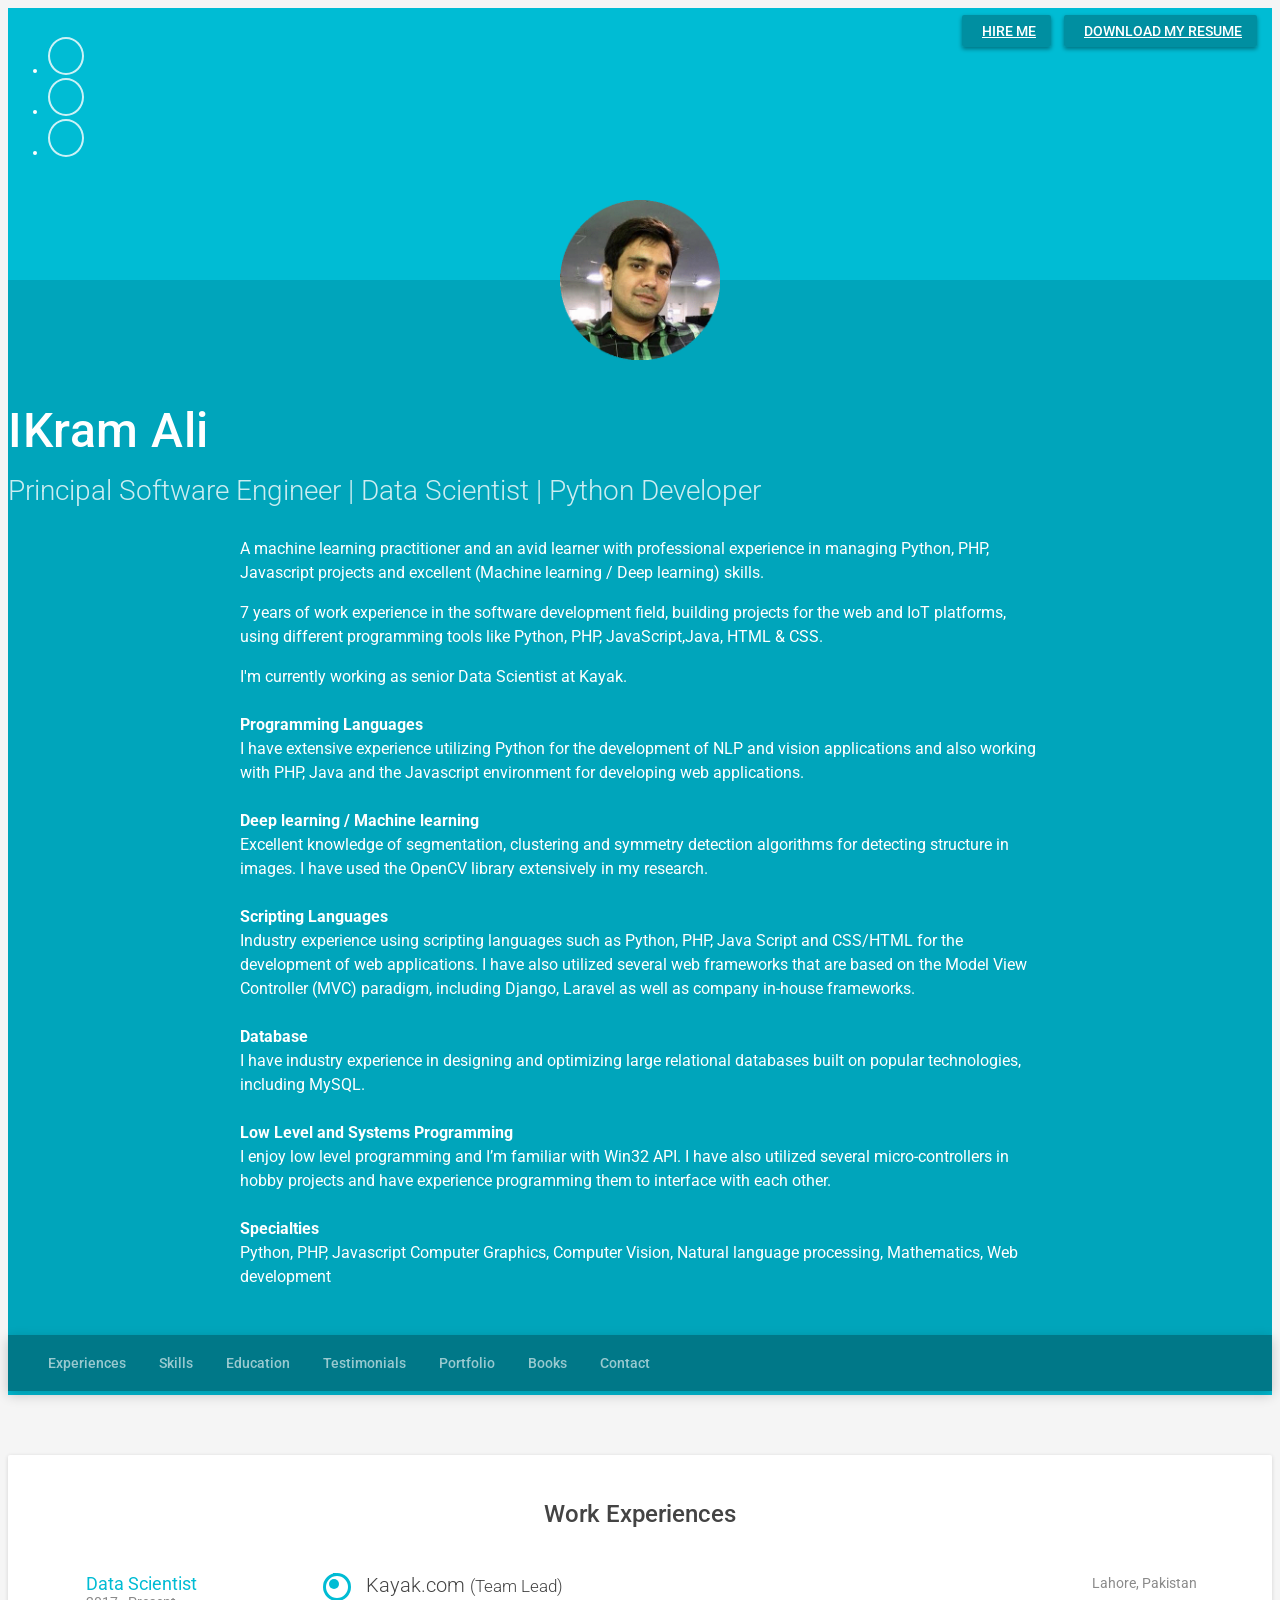
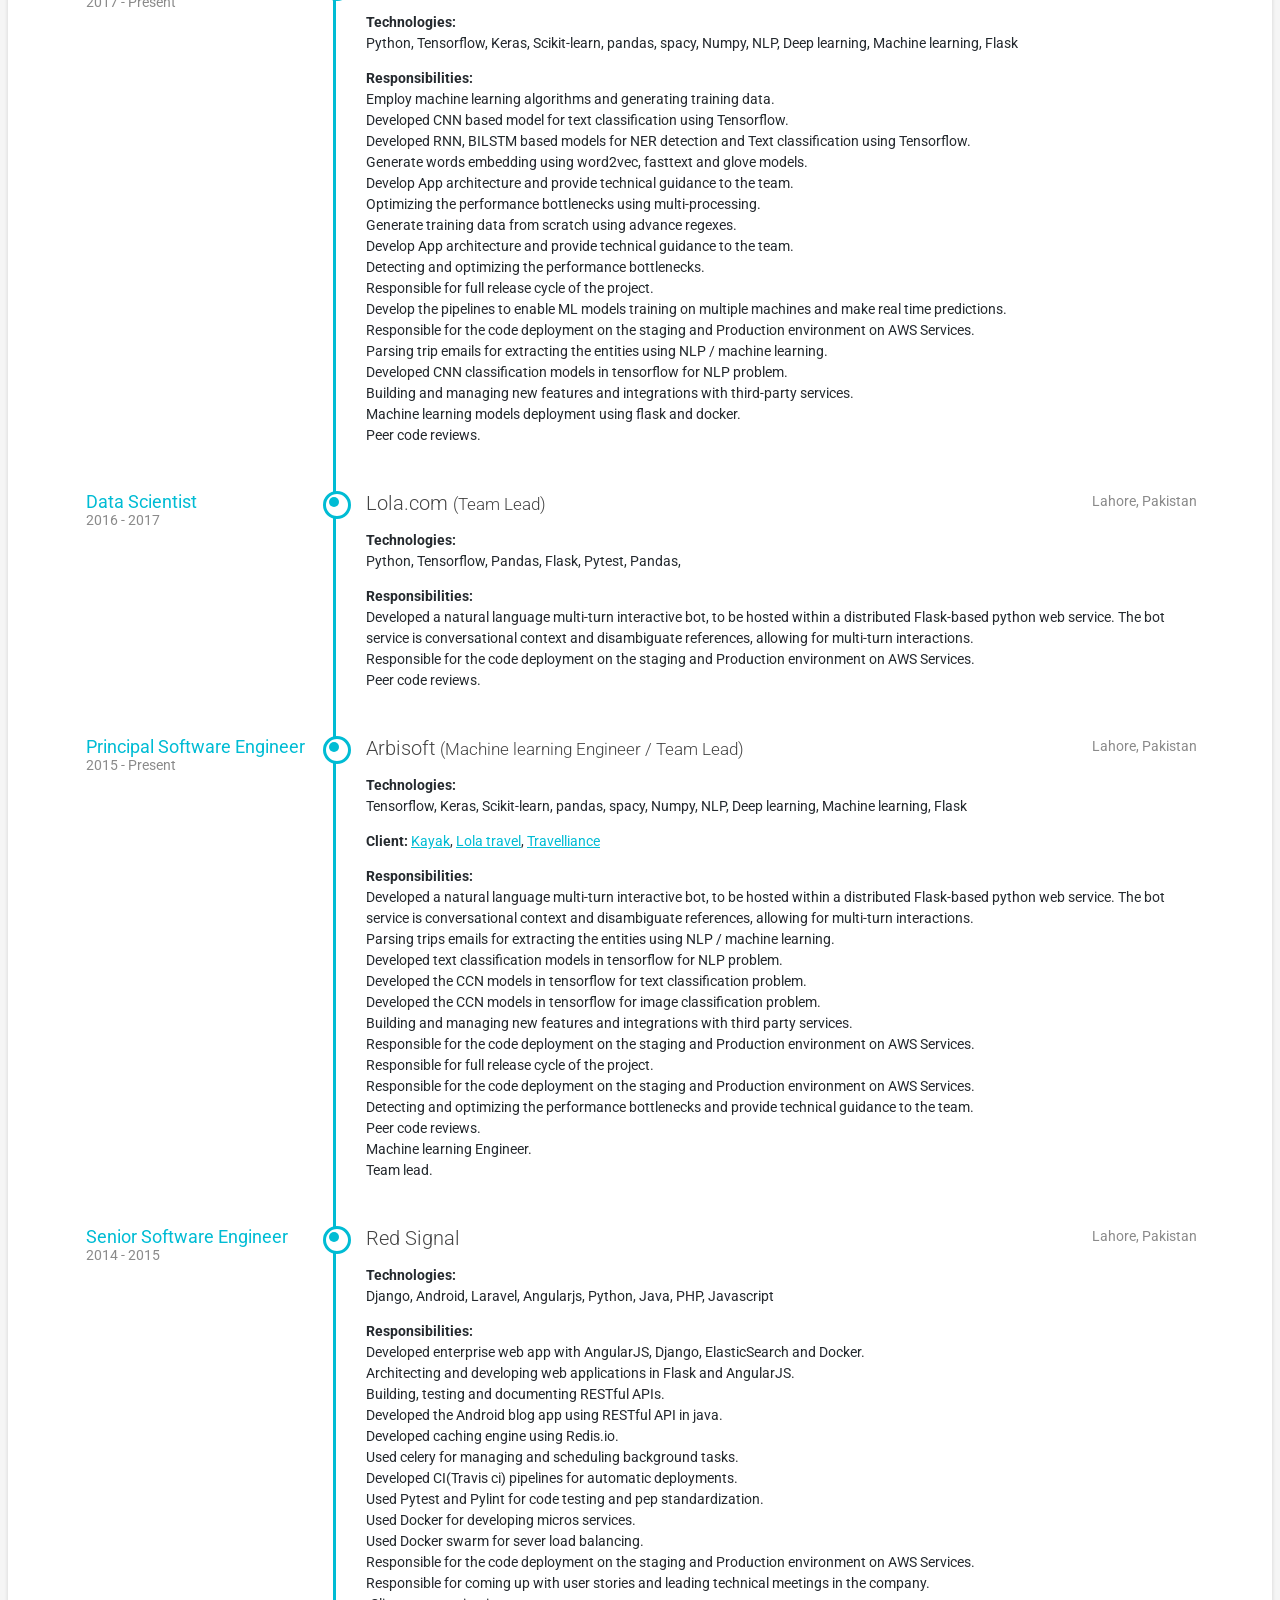
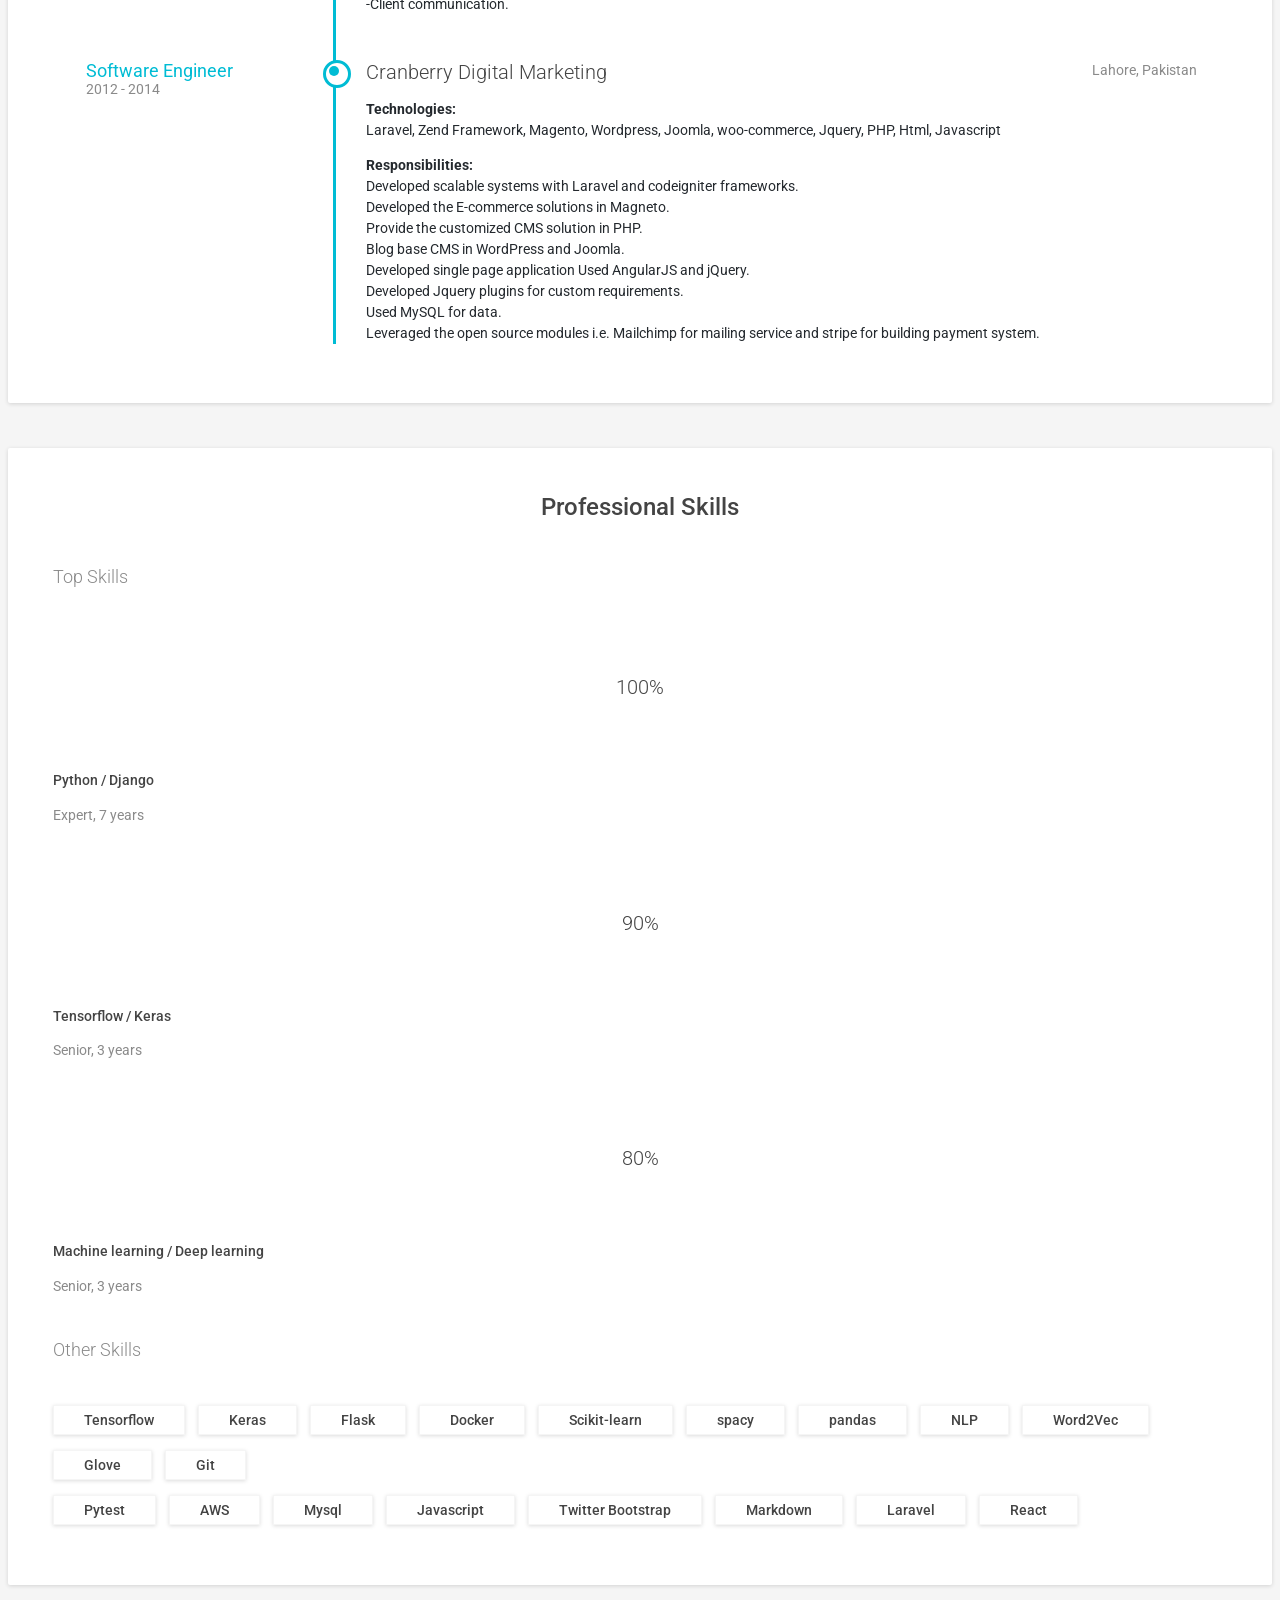
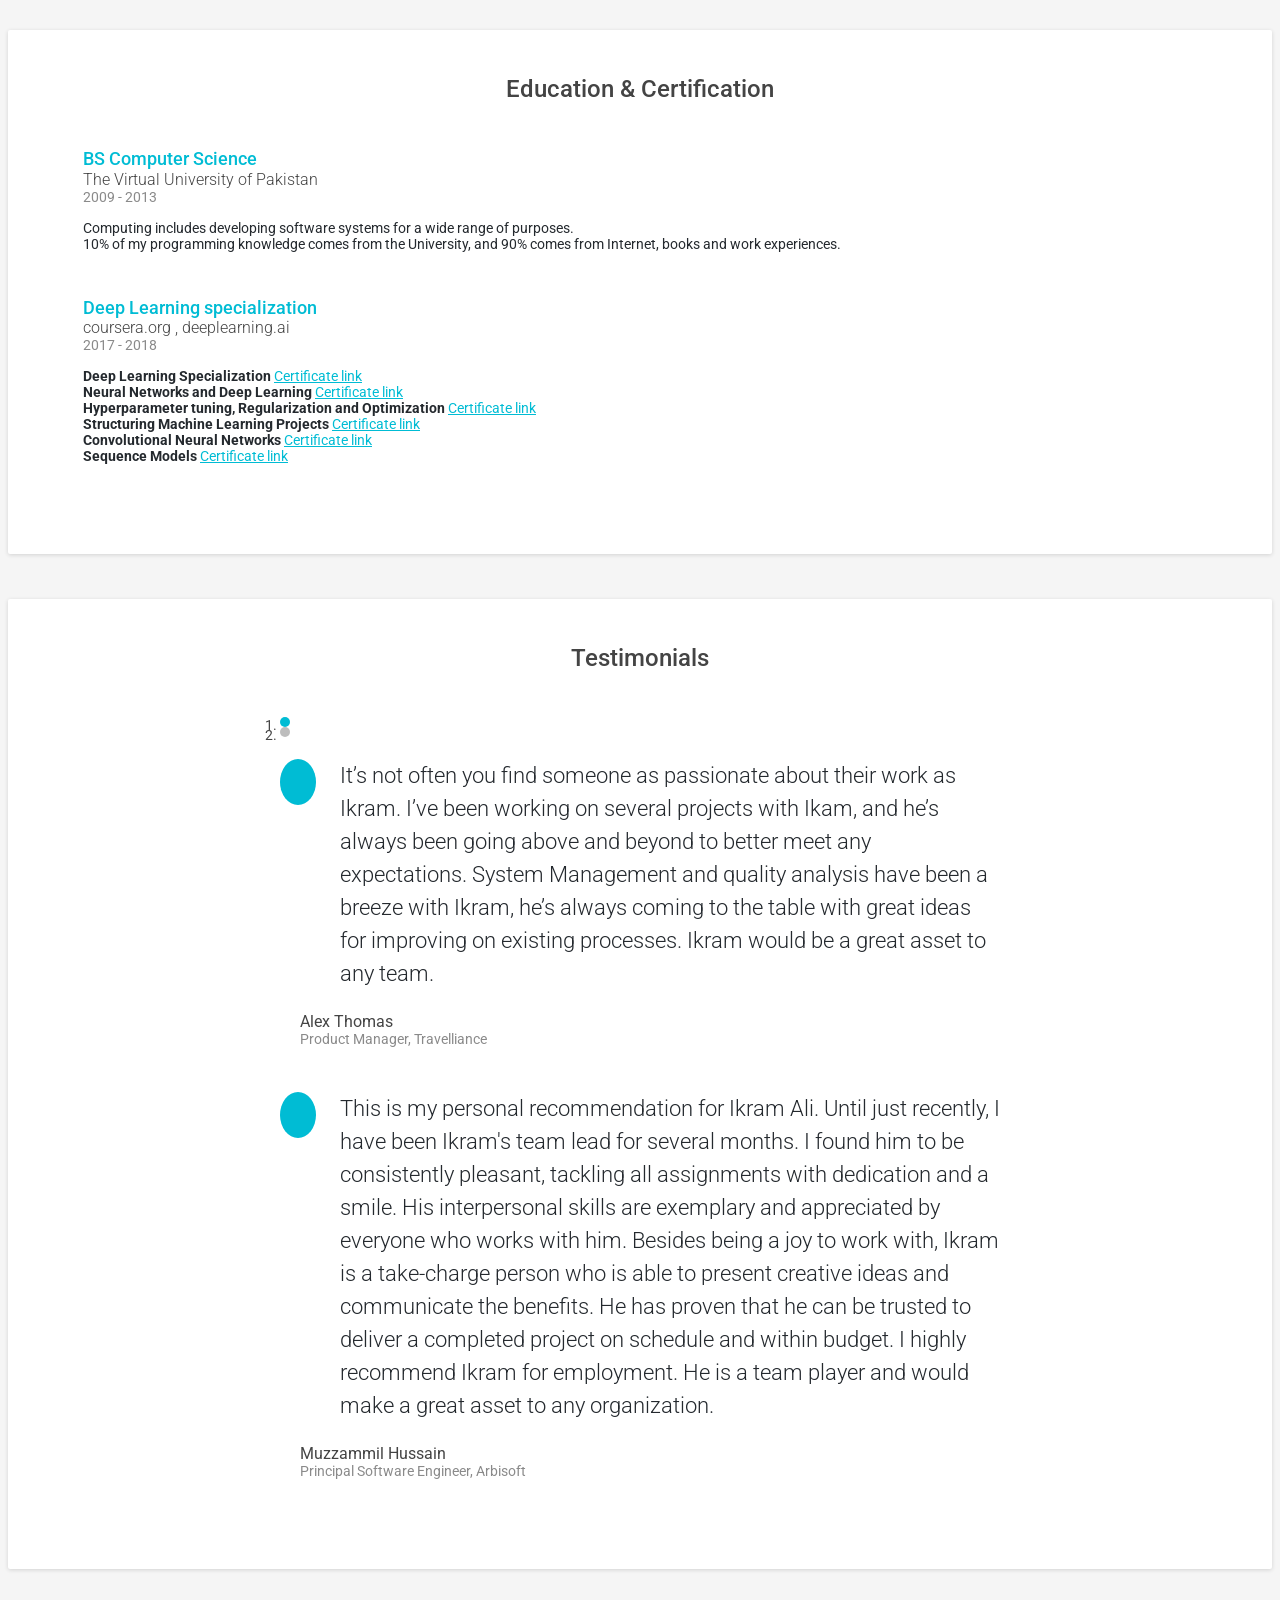
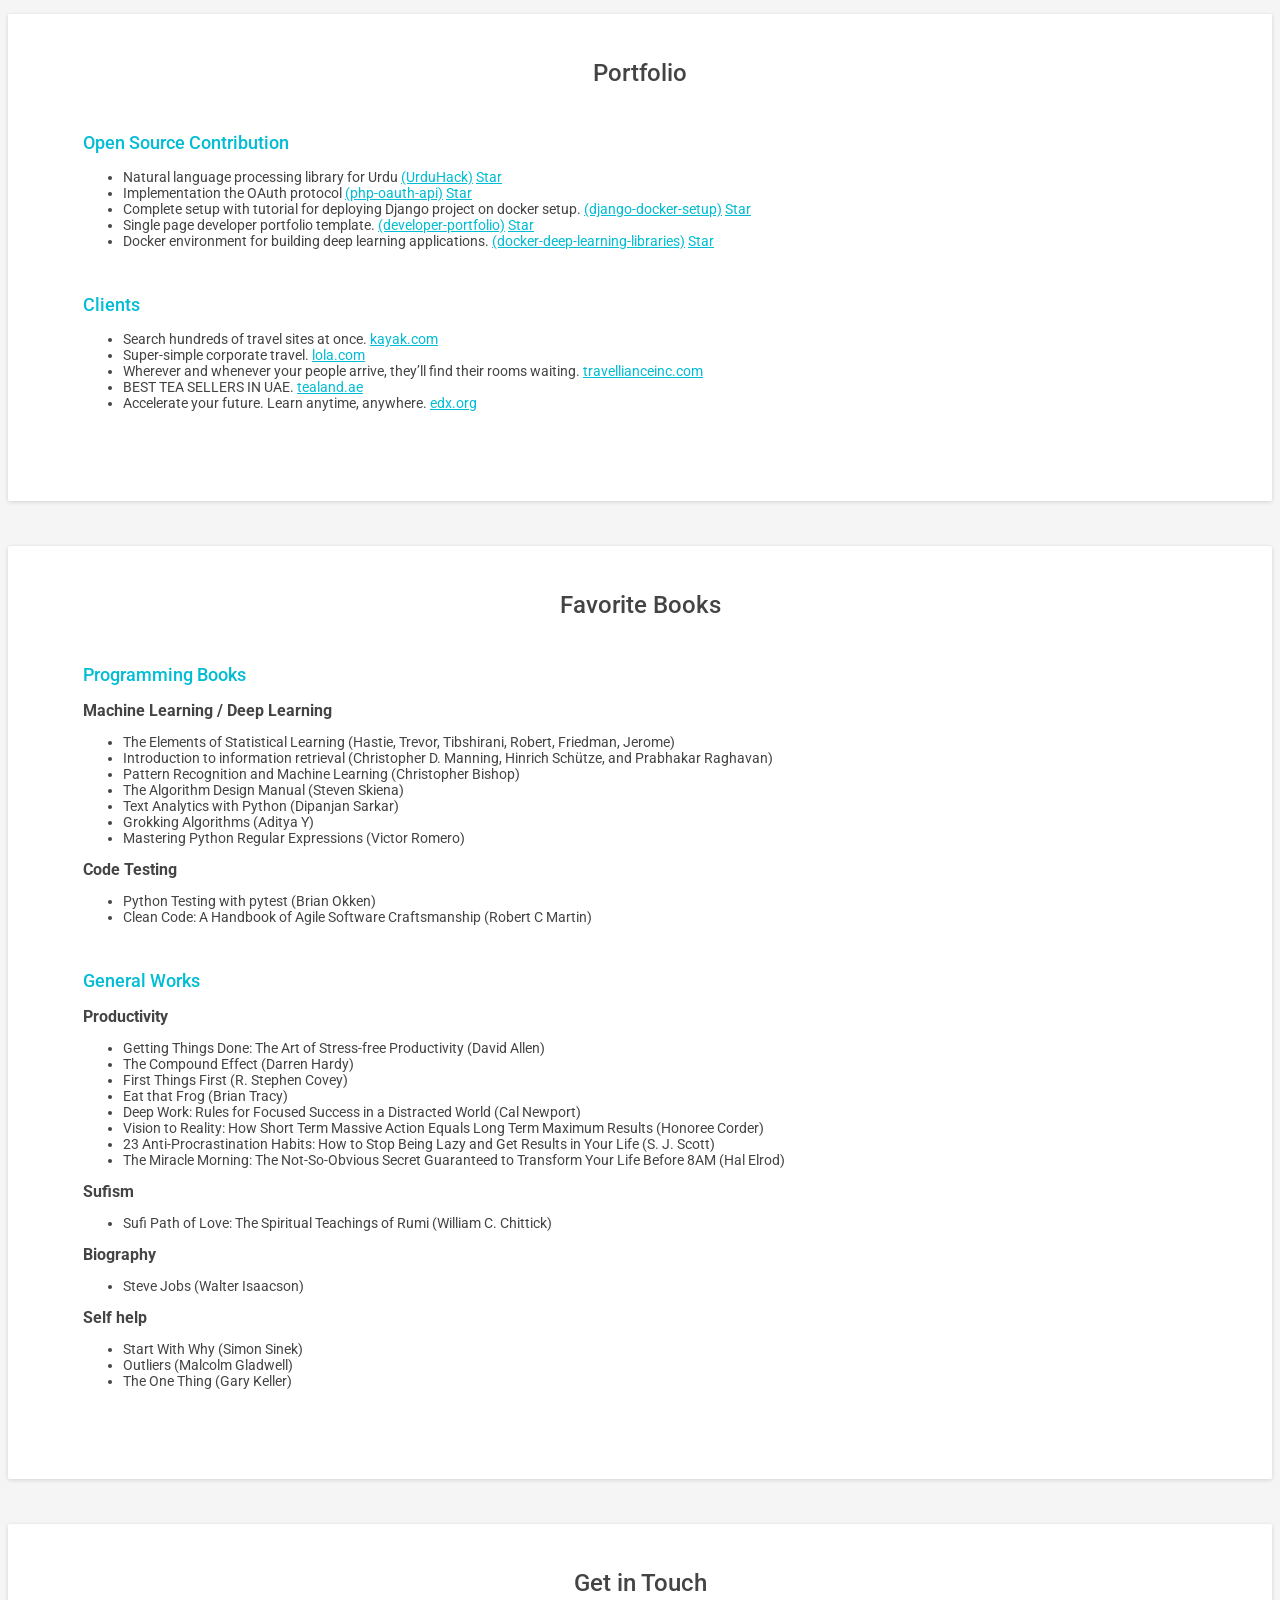
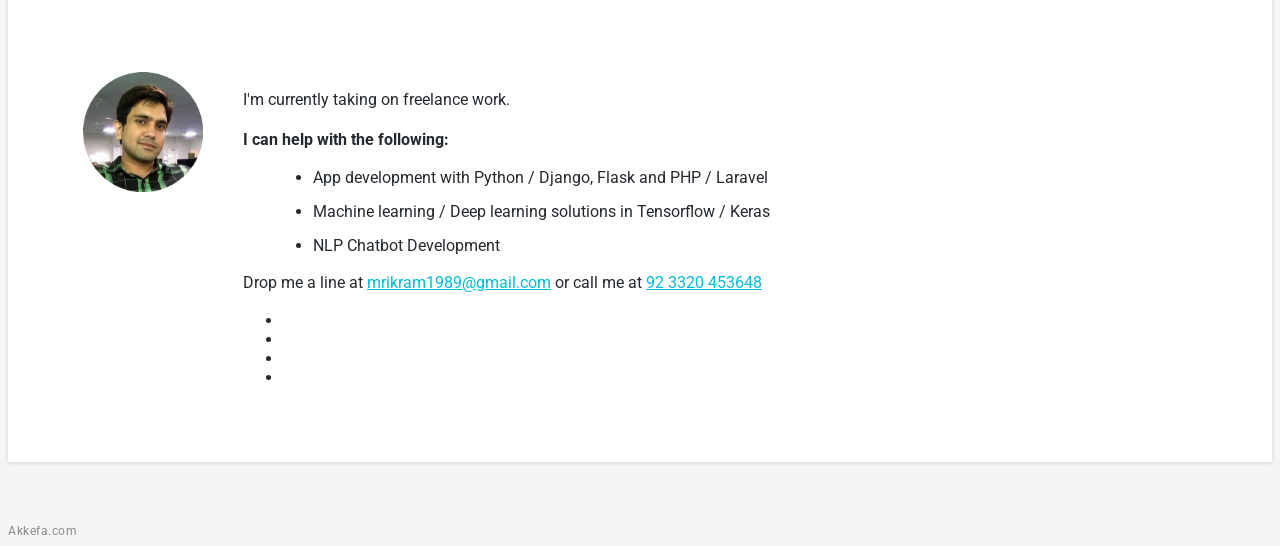
==== index.html @ 47aa9938 "Add portfolio site files" ====
<!DOCTYPE html>
<html lang="en">
<head>
    <!-- Meta -->
    <meta charset="utf-8">
    <meta http-equiv="X-UA-Compatible" content="IE=edge">
    <meta name="viewport" content="width=device-width, initial-scale=1.0">

    <title>Ikram Ali | Software Engineer | Machine learning | Data scientist </title>
    <meta name="description"
          content="Ikram Ali, Python/Django Backend Developer, Machine learning Engineer, Data scientist, Tensorflow Engineer"/>
    <meta name="keywords"
          content="Ikram Ali,, Software Engineer, Web Developer, Data scientist, Tensorflow ,  Django, Python, Pakistan"/>
    <meta name="author" content="Ikram Ali"/>
    <meta name="topic" content="Python / Django Backend Web Developer">
    <meta name="summary" content="Data scientist ,Python / Django Backend Web Developer">
    <meta name="abstract" content="Python / Django Backend Web Developer">
    <meta name="subject" content="Data scientist, Python / Django Backend Web Developer">
    <meta name="copyright" content="akkefa.com">
    <meta name="language" content="English">
    <meta name="robots" content="index,follow"/>
    <meta name="Classification" content="Business">
    <meta name="author" content="Ikram Ali, mrikram1989@gmail.com">
    <meta name="designer" content="Ikram Ali">
    <meta name="reply-to" content="mrikram1989@gmail.com">
    <meta name="owner" content="Ikram Ali">
    <meta name="url" content="https://www.akkefa.com">
    <meta name="identifier-URL" content="https://www.akkefa.com">
    <meta name="category" content="Portfolio">
    <meta name="coverage" content="Worldwide">
    <meta name="distribution" content="Global">
    <meta name="rating" content="General">
    <meta name="revisit-after" content="7 days">
    <meta name="google-site-verification" content="qUsQwm1PFFg2oFLBosiP181_cRHmD6cJoAhO7_I3AHI"/>

    <!-- Global site tag (gtag.js) - Google Analytics -->
    <script async src="https://www.googletagmanager.com/gtag/js?id=UA-44088367-1"></script>
    <script>
        window.dataLayer = window.dataLayer || [];

        function gtag() {
            dataLayer.push(arguments);
        }

        gtag('js', new Date());

        gtag('config', 'UA-44088367-1');
    </script>


    <a href="https://plus.google.com/+ikramalirao"></a>


    <!-- Open Graph data -->
    <meta property="og:title" content="Ikram Ali Portfolio (Data scientist | Python Developer)"/>
    <meta property="og:image" content="images/ikram-ali.jpeg"/>
    <meta property="og:site_name" content="Ikram Ali Portfolio"/>
    <meta property="og:description" content="The portfolio of the Data scientist | Python Developer Ikram Ali."/>
    <meta property="og:type" content="website"/>
    <meta property="og:url" content="www.akkefa.com"/>

    <!-- Twitter Card data -->
    <meta name="twitter:card" content="summary">
    <meta name="twitter:title" content="Ikram Ali Portfolio (Data scientist | Python Developer)">
    <meta name="twitter:description" content="The portfolio of the Data scientist | Python Developer Ikram Ali.">
    <meta name="twitter:image" content="images/ikram-ali.jpeg"> <!-- image must be at least 120x120px -->
    <meta name="twitter:site" content="@akkefa">
    <meta name="twitter:creator" content="@akkefa">

    <!-- Schema.org markup for Google+ -->
    <meta itemprop="name" content="Ikram Ali Portfolio (Data scientist | Python Developer)"/>
    <meta itemprop="description" content="The portfolio of the Data scientist | Python Developer Ikram Ali."/>
    <meta itemprop="image" content="images/ikram-ali.jpeg"/>


    <link href='https://fonts.googleapis.com/css?family=Roboto:400,500,400italic,300italic,300,500italic,700,700italic,900,900italic'
          rel='stylesheet' type='text/css'>
    <!-- Global CSS -->
    <link rel="stylesheet" href="css/bootstrap.min.css">
    <!-- Plugins CSS -->
    <link rel="stylesheet" href="css/font-awesome.css">

    <!-- Theme CSS -->
    <link id="theme-style" rel="stylesheet" href="css/styles.css">
    <!-- HTML5 shim and Respond.js for IE8 support of HTML5 elements and media queries -->
    <!--[if lt IE 9]>
    <script src="https://oss.maxcdn.com/html5shiv/3.7.2/html5shiv.min.js"></script>
    <script src="https://oss.maxcdn.com/respond/1.4.2/respond.min.js"></script>
    <![endif]-->


</head>

<body>

<header class="header">
    <div class="top-bar container-fluid">
        <div class="actions">
            <a class="btn d-none d-md-inline-block" href="mailto:mrikram1989@gmail.com"><i class="fa fa-paper-plane"
                                                                                           aria-hidden="true"></i> Hire
                Me</a>
            <a class="btn"
               href="https://drive.google.com/file/d/1HonbnlQbzj6jiHbJ5yKMaASdBSTKhRJS/view?usp=sharing"><i
                    class="fa fa-download" aria-hidden="true"></i> Download My Resume</a>
        </div><!--//actions-->
        <ul class="social list-inline">
            <li class="list-inline-item"><a href="https://www.linkedin.com/in/akkefa/"><i class="fa fa-linkedin"
                                                                                          aria-hidden="true"></i></a>
            </li>
            <li class="list-inline-item"><a href="https://twitter.com/akkefa"><i class="fa fa-twitter"
                                                                                 aria-hidden="true"></i></a></li>
            <li class="list-inline-item"><a href="https://github.com/akkefa"><i class="fa fa-github-alt"
                                                                                aria-hidden="true"></i></a></li>
        </ul><!--//social-->
    </div><!--//top-bar-->

    <div class="intro">
        <div class="container text-center">
            <img class="profile-image" src="images/profile-image.png" alt="">
            <h1 class="name">IKram Ali</h1>
            <div class="title">Principal Software Engineer | Data Scientist | Python Developer</div>
            <div class="profile">
                <p>
                    A machine learning practitioner and an avid learner with professional experience
                    in managing Python, PHP, Javascript projects and excellent (Machine learning /
                    Deep learning) skills.
                <p/>
                <p>
                    7 years of work experience in the software development field, building projects for the
                    web and IoT platforms, using different programming tools like Python, PHP, JavaScript,Java, HTML &
                    CSS.
                </p>
                <p>
                    I'm currently working as senior Data Scientist at Kayak.
                    <br>
                    <br><b>Programming Languages</b><br> I have extensive experience utilizing Python for the
                    development of
                    NLP and vision applications and also working with PHP, Java and the Javascript environment for
                    developing web applications.

                    <br><br><b>Deep learning / Machine learning</b><br> Excellent knowledge of segmentation, clustering
                    and
                    symmetry detection algorithms for
                    detecting structure in images. I have used the OpenCV library extensively in my research.

                    <br><br><b>Scripting Languages</b><br> Industry experience using scripting languages such as Python,
                    PHP, Java Script and CSS/HTML for the development of web applications. I have also utilized several
                    web frameworks that are based on the Model View Controller (MVC) paradigm, including Django, Laravel
                    as well as company in-house frameworks.

                    <br><br><b>Database</b><br> I have industry experience in designing and optimizing large relational
                    databases
                    built
                    on popular technologies, including MySQL.

                    <br><br><b>Low Level and Systems Programming</b> <br>I enjoy low level programming and I’m familiar
                    with Win32
                    API.
                    I have also utilized several micro-controllers in hobby projects and have experience programming
                    them to interface with each other.

                    <br><br><b>Specialties</b><br> Python, PHP, Javascript Computer Graphics, Computer Vision, Natural
                    language
                    processing, Mathematics, Web development
                </p>
            </div><!--//profile-->
        </div><!--//container-->
    </div><!--//intro-->

    <div class="page-nav-space-holder d-none d-md-block">
        <div id="page-nav-wrapper" class="page-nav-wrapper text-center">
            <div class="container">
                <ul id="page-nav" class="nav page-nav list-inline">
                    <li class="nav-item"><a class="scrollto nav-link" href="#experiences-section">Experiences</a></li>
                    <li class="nav-item"><a class="scrollto nav-link" href="#skills-section">Skills</a></li>
                    <li class="nav-item"><a class="scrollto nav-link" href="#education-section">Education</a></li>
                    <li class="nav-item"><a class="scrollto nav-link" href="#testimonials-section">Testimonials</a></li>
                    <li class="nav-item"><a class="scrollto nav-link" href="#portfolio-section">Portfolio</a></li>
                    <li class="nav-item"><a class="scrollto nav-link" href="#books-section">Books</a></li>
                    <li class="nav-item"><a class="scrollto nav-link" href="#contact-section">Contact</a></li>
                </ul><!--//page-nav-->
            </div>
        </div><!--//page-nav-wrapper-->
    </div>

</header><!--//header-->

<div class="wrapper container">


    <section id="experiences-section" class="experiences-section section">
        <h2 class="section-title">Work Experiences</h2>
        <div class="timeline">

            <!--Kayak-->
            <div class="item">
                <div class="work-place">
                    <h3 class="place">Kayak.com
                        <small>(Team Lead)</small>
                    </h3>
                    <div class="location"><i class="fa fa-map-marker" aria-hidden="true"></i>Lahore, Pakistan</div>
                </div>
                <div class="job-meta">
                    <div class="title">Data Scientist</div>
                    <div class="time">2017 - Present</div>
                </div><!--//job-meta-->
                <div class="job-desc">
                    <p><b>Technologies:</b><br/>
                        Python, Tensorflow, Keras, Scikit-learn, pandas, spacy, Numpy, NLP, Deep learning, Machine
                        learning,
                        Flask</p>
                    <p>
                        <b>Responsibilities:</b><br/>
                        Employ machine learning algorithms and generating training data.<br>
                        Developed CNN based model for text classification using Tensorflow.<br>
                        Developed RNN, BILSTM based models for NER detection and Text
                        classification using Tensorflow.<br>
                        Generate words embedding using word2vec, fasttext and glove models.<br>
                        Develop App architecture and provide technical guidance to the team.<br>
                        Optimizing the performance bottlenecks using multi-processing.<br>
                        Generate training data from scratch using advance regexes.<br>
                        Develop App architecture and provide technical guidance to the team.<br>
                        Detecting and optimizing the performance bottlenecks.<br>
                        Responsible for full release cycle of the project.<br>
                        Develop the pipelines to enable ML models training on multiple machines and make real time
                        predictions.<br>
                        Responsible for the code deployment on the staging and Production environment on AWS
                        Services.<br>
                        Parsing trip emails for extracting the entities using NLP / machine learning.<br>
                        Developed CNN classification models in tensorflow for NLP problem.<br>
                        Building and managing new features and integrations with third-party services.<br>
                        Machine learning models deployment using flask and docker.<br>
                        Peer code reviews.<br>

                    </p>
                </div><!--//job-desc-->
            </div><!--//Kayak-->

            <!--Lola -->
            <div class="item">
                <div class="work-place">
                    <h3 class="place">Lola.com
                        <small>(Team Lead)</small>
                    </h3>
                    <div class="location"><i class="fa fa-map-marker" aria-hidden="true"></i>Lahore, Pakistan</div>
                </div>
                <div class="job-meta">
                    <div class="title">Data Scientist</div>
                    <div class="time">2016 - 2017</div>
                </div><!--//job-meta-->
                <div class="job-desc">
                    <p><b>Technologies:</b><br/>
                        Python, Tensorflow, Pandas, Flask, Pytest, Pandas,</p>

                    <p>
                        <b>Responsibilities:</b><br/>
                        Developed a natural language multi-turn interactive bot, to be hosted within a distributed
                        Flask-based python web service.
                        The bot service is conversational context and disambiguate references, allowing for multi-turn
                        interactions.<br>
                        Responsible for the code deployment on the staging and Production environment on AWS
                        Services.<br>
                        Peer code reviews.<br>

                    </p>
                </div><!--//job-desc-->
            </div><!--//lola-->

            <div class="item">
                <div class="work-place">
                    <h3 class="place">Arbisoft
                        <small>(Machine learning Engineer / Team Lead)</small>
                    </h3>
                    <div class="location"><i class="fa fa-map-marker" aria-hidden="true"></i>Lahore, Pakistan</div>
                </div>
                <div class="job-meta">
                    <div class="title">Principal Software Engineer</div>
                    <div class="time">2015 - Present</div>
                </div><!--//job-meta-->
                <div class="job-desc">
                    <p><b>Technologies:</b><br/>
                        Tensorflow, Keras, Scikit-learn, pandas, spacy, Numpy, NLP, Deep learning, Machine learning,
                        Flask</p>
                    <p><b>Client:</b> <a target="_blank" href="https://www.kayak.com">Kayak</a>,
                        <a target="_blank" href="https://www.lola.com">Lola travel</a>,
                        <a target="_blank" href="https://travellianceinc.com/">Travelliance</a>
                    </p>

                    <p>
                        <b>Responsibilities:</b><br/>
                        Developed a natural language multi-turn interactive bot, to be hosted within a distributed
                        Flask-based python web service. The bot service is conversational context and disambiguate
                        references, allowing for multi-turn interactions.<br>

                        Parsing trips emails for extracting the entities using NLP / machine learning.
                        <br>

                        Developed text classification models in tensorflow for NLP problem.<br>
                        Developed the CCN models in tensorflow for text classification problem.<br>
                        Developed the CCN models in tensorflow for image classification problem.<br>

                        Building and managing new features and integrations with third party services.<br>
                        Responsible for the code deployment on the staging and Production environment on AWS
                        Services.<br>

                        Responsible for full release cycle of the project.<br>

                        Responsible for the code deployment on the staging and Production environment on AWS
                        Services.<br>

                        Detecting and optimizing the performance bottlenecks and provide technical guidance to the team.
                        <br>

                        Peer code reviews.<br>

                        Machine learning Engineer.<br>

                        Team lead.<br>


                    </p>
                </div><!--//job-desc-->
            </div><!--//item-->

            <div class="item">
                <div class="work-place">
                    <h3 class="place">Red Signal</h3>
                    <div class="location"><i class="fa fa-map-marker" aria-hidden="true"></i>Lahore, Pakistan</div>
                </div>
                <div class="job-meta">
                    <div class="title">Senior Software Engineer</div>
                    <div class="time">2014 - 2015</div>
                </div><!--//job-meta-->
                <div class="job-desc">
                    <p><b>Technologies:</b><br/>
                        Django, Android, Laravel, Angularjs, Python, Java, PHP, Javascript</p>
                    <p>
                        <b>Responsibilities:</b><br/>
                        Developed enterprise web app with AngularJS, Django, ElasticSearch and Docker.<br>
                        Architecting and developing web applications in Flask and AngularJS.<br>
                        Building, testing and documenting RESTful APIs.<br>
                        Developed the Android blog app using RESTful API in java.<br>
                        Developed caching engine using Redis.io.<br>
                        Used celery for managing and scheduling background tasks.<br>
                        Developed CI(Travis ci) pipelines for automatic deployments.<br>
                        Used Pytest and Pylint for code testing and pep standardization.<br>
                        Used Docker for developing micros services.<br>
                        Used Docker swarm for sever load balancing.<br>
                        Responsible for the code deployment on the staging and Production
                        environment on AWS Services.<br>
                        Responsible for coming up with user stories and leading technical meetings in
                        the company.<br>
                        -Client communication.
                    </p>
                </div><!--//job-desc-->
            </div><!--//item-->

            <div class="item">
                <div class="work-place">
                    <h3 class="place">Cranberry Digital Marketing</h3>
                    <div class="location"><i class="fa fa-map-marker" aria-hidden="true"></i>Lahore, Pakistan</div>
                </div>
                <div class="job-meta">
                    <div class="title">Software Engineer</div>
                    <div class="time">2012 - 2014</div>
                </div><!--//job-meta-->
                <div class="job-desc">
                    <p><b>Technologies:</b><br/>
                        Laravel, Zend Framework, Magento, Wordpress, Joomla, woo-commerce, Jquery, PHP, Html,
                        Javascript</p>
                    <p>
                        <b>Responsibilities:</b><br/>
                        Developed scalable systems with Laravel and codeigniter frameworks.<br>
                        Developed the E-commerce solutions in Magneto.<br>
                        Provide the customized CMS solution in PHP.<br>
                        Blog base CMS in WordPress and Joomla.<br>
                        Developed single page application Used AngularJS and jQuery.<br>
                        Developed Jquery plugins for custom requirements.<br>
                        Used MySQL for data.<br>
                        Leveraged the open source modules i.e. Mailchimp for mailing service and
                        stripe for building payment system.

                    </p>
                </div><!--//job-desc-->
            </div><!--//item-->

        </div><!--//timeline-->

    </section><!--//section-->

    <section id="skills-section" class="skills-section section text-center">
        <h2 class="section-title">Professional Skills</h2>
        <div class="top-skills">
            <h3 class="subtitle">Top Skills</h3>
            <div class="row">
                <div class="item col-12 col-md-4">
                    <div class="item-inner">
                        <div class="chart-easy-pie text-center">
                            <div class="chart-theme-1 chart" data-percent="98"><span>100</span>%</div>
                        </div>
                        <h4 class="skill-name">Python / Django</h4>
                        <div class="level">Expert, 7 years</div>
                        <div class="desc">

                        </div>
                    </div><!--//item-inner-->
                </div><!--//item-->
                <div class="item col-12 col-md-4">
                    <div class="item-inner">
                        <div class="chart-easy-pie text-center">
                            <div class="chart-theme-1 chart" data-percent="90"><span>90</span>%</div>
                        </div>
                        <h4 class="skill-name">Tensorflow / Keras</h4>
                        <div class="level">Senior, 3 years</div>
                        <div class="desc">
                        </div>
                    </div><!--//item-inner-->
                </div><!--//item-->
                <div class="item col-12 col-md-4">
                    <div class="item-inner">
                        <div class="chart-easy-pie text-center">
                            <div class="chart-theme-1 chart" data-percent="80"><span>80</span>%</div>
                        </div>
                        <h4 class="skill-name">Machine learning / Deep learning</h4>
                        <div class="level">Senior, 3 years</div>
                        <div class="desc">

                        </div>
                    </div><!--//item-inner-->
                </div><!--//item-->
            </div><!--//row-->
        </div><!--//top-skills-->

        <div class="other-skills">
            <h3 class="subtitle">Other Skills</h3>
            <div class="misc-skills">
                <span class="skill-tag">Tensorflow</span>
                <span class="skill-tag">Keras</span>
                <span class="skill-tag">Flask</span>
                <span class="skill-tag">Docker</span>
                <span class="skill-tag">Scikit-learn</span>
                <span class="skill-tag">spacy</span>
                <span class="skill-tag">pandas</span>
                <span class="skill-tag">NLP</span>
                <span class="skill-tag">Word2Vec</span>
                <span class="skill-tag">Glove</span>
                <span class="skill-tag">Git</span>
                <br>
                <span class="skill-tag">Pytest</span>
                <span class="skill-tag">AWS</span>
                <span class="skill-tag">Mysql</span>
                <span class="skill-tag">Javascript</span>
                <span class="skill-tag">Twitter Bootstrap</span>
                <span class="skill-tag">Markdown</span>
                <span class="skill-tag">Laravel</span>
                <span class="skill-tag">React</span>
            </div>
        </div><!--//other-skills-->

    </section><!--//skills-section-->

    <!--- Education Section --->

    <section id="education-section" class="education-section section">
        <h2 class="section-title">Education & Certification</h2>
        <div class="row">

            <!--item-->
            <div class="item col-12 col-md-6">

                <div class="item-inner">
                    <div class="title">BS Computer Science</div>
                    <div class="sub-title">
                        The Virtual University of Pakistan
                    </div>
                    <div class="time">2009 - 2013</div>
                    <div class="desc">
                        Computing includes developing software systems for a wide range of purposes.<br>

                        10% of my programming knowledge comes from the University, and 90% comes from Internet, books
                        and work experiences.
                    </div>
                </div>

            </div><!--//item-->


            <!--item-->
            <div class="item col-12 col-md-6">

                <div class="item-inner">
                    <div class="title">Deep Learning specialization</div>
                    <div class="sub-title">
                        coursera.org , deeplearning.ai
                    </div><!--//education-body-->
                    <div class="time">2017 - 2018</div>
                    <div class="desc">
                        <b>Deep Learning Specialization</b> <a target="_blank"
                                                               href="https://www.coursera.org/account/accomplishments/specialization/7TRBVG7U5M3A">
                        Certificate link
                    </a>
                        <br/>
                        <b>Neural Networks and Deep Learning</b> <a target="_blank"
                                                                    href="https://www.coursera.org/account/accomplishments/verify/RBTEP9TQYSP7">
                        Certificate link
                    </a>
                        <br/>
                        <b>Hyperparameter tuning, Regularization and Optimization</b> <a target="_blank"
                                                                                         href="https://www.coursera.org/account/accomplishments/verify/J489QXFNWCGY">
                        Certificate link
                    </a>
                        <br/>
                        <b>Structuring Machine Learning Projects</b> <a target="_blank"
                                                                        href="https://www.coursera.org/account/accomplishments/verify/2P9S899DLCTD">
                        Certificate link
                    </a>
                        <br/>
                        <b>Convolutional Neural Networks</b> <a target="_blank"
                                                                href="https://www.coursera.org/account/accomplishments/verify/8SPU878F5G7S">
                        Certificate link
                    </a>
                        <br/>

                        <b>Sequence Models</b> <a target="_blank"
                                                  href="https://www.coursera.org/account/accomplishments/verify/D7HJW3VLCVJ6">
                        Certificate link
                    </a>
                        <br/>

                    </div>
                </div>

            </div><!--//item-->

        </div><!--//row-->
    </section><!--//section-->
    <!---End Education Section --->


    <section id="testimonials-section" class="testimonials-section section">
        <h2 class="section-title">Testimonials</h2>

        <div id="testimonials-carousel" class="testimonials-carousel carousel slide" data-interval="8000">

            <!-- Indicators -->
            <ol class="carousel-indicators">
                <li data-target="#testimonials-carousel" data-slide-to="0" class="active"></li>
                <li data-target="#testimonials-carousel" data-slide-to="1"></li>
            </ol>

            <!-- Wrapper for slides -->
            <div class="carousel-inner">
                <div class="item carousel-item active">
                    <blockquote class="quote">
                        <i class="fa fa-quote-left"></i>
                        <p>It’s not often you find someone as passionate about their work as Ikram. I’ve been working on
                            several projects with Ikam, and he’s always been going above and beyond to better meet any
                            expectations. System Management and quality analysis have been a breeze with Ikram, he’s
                            always coming to the table with great ideas for improving on existing processes. Ikram would
                            be a great asset to any team.</p>
                    </blockquote>
                    <div class="source">
                        <div class="name">Alex Thomas</div>
                        <div class="position">Product Manager, Travelliance</div>
                    </div><!--//source-->

                </div><!--//item-->
                <div class="item carousel-item">
                    <blockquote class="quote">
                        <p><i class="fa fa-quote-left"></i>
                            This is my personal recommendation for Ikram Ali. Until just recently, I have been Ikram's
                            team lead for several months. I found him to be consistently pleasant, tackling all
                            assignments with dedication and a smile. His interpersonal skills are exemplary and
                            appreciated by everyone who works with him.

                            Besides being a joy to work with, Ikram is a take-charge person who is able to present
                            creative ideas and communicate the benefits. He has proven that he can be trusted to deliver
                            a completed project on schedule and within budget.

                            I highly recommend Ikram for employment. He is a team player and would make a great asset to
                            any organization.</p>

                    </blockquote>
                    <div class="source">
                        <div class="name">Muzzammil Hussain</div>
                        <div class="position">Principal Software Engineer, Arbisoft</div>
                    </div><!--//source-->

                </div><!--//item-->

            </div><!--//carousel-inner-->
        </div><!--//testimonials-carousel-->

    </section><!--//section-->


    <!-- Portfolio Section start here -->

    <section id="portfolio-section" class="book-section section">
        <h2 class="section-title">Portfolio</h2>
        <div class="row">

            <!--item-->
            <div class="item col-12 col-md-6">
                <div class="item-inner">

                    <h3 class="category">Open Source Contribution</h3>
                    <ul>
                        <li>
                            Natural language processing library for Urdu
                            <a href="https://github.com/urduhack" target="_blank">(UrduHack)</a>
                            <a class="github-button" href="https://github.com/urduhack/urduhack"
                               data-show-count="true" aria-label="Star urduhack/urduhack on GitHub">Star</a>
                        </li>
                        <li>
                            Implementation the OAuth protocol
                            <a href="https://github.com/akkefa/php-oauth-api" target="_blank">(php-oauth-api)</a>
                            <a class="github-button" href="https://github.com/akkefa/php-oauth-api"
                               data-show-count="true" aria-label="Star akkefa/php-oauth-api on GitHub">Star</a>
                        </li>
                        <li>
                            Complete setup with tutorial for deploying Django project on docker setup.
                            <a href="https://github.com/akkefa/django-docker-setup" target="_blank">(django-docker-setup)</a>
                            <a class="github-button" href="https://github.com/akkefa/django-docker-setup"
                               data-show-count="true" aria-label="Star akkefa/django-docker-setup on GitHub">Star</a>
                        </li>
                        <li>
                            Single page developer portfolio template.
                            <a href="https://github.com/akkefa/developer-portfolio" target="_blank">(developer-portfolio)</a>
                            <a class="github-button" href="https://github.com/akkefa/developer-portfolio"
                               data-show-count="true" aria-label="Star akkefa/developer-portfolio on GitHub">Star</a>
                        </li>
                        <li>
                            Docker environment for building deep learning applications.
                            <a href="https://github.com/akkefa/docker-deep-learning-libraries" target="_blank">(docker-deep-learning-libraries)</a>
                            <a class="github-button" href="https://github.com/akkefa/docker-deep-learning-libraries"
                               data-show-count="true" aria-label="Star akkefa/docker-deep-learning-libraries on GitHub">Star</a>
                        </li>
                    </ul>
                </div><!--//item-inner-->
            </div><!--//item-->


            <!--item-->
            <div class="item col-12 col-md-6">
                <div class="item-inner">

                    <h3 class="category">Clients</h3>
                    <ul>
                        <li>
                            Search hundreds of travel sites at once.
                            <a href="https://www.kayak.com/" target="_blank">kayak.com</a>
                        </li>
                        <li>
                            Super-simple corporate travel.
                            <a href="https://www.lola.com/" target="_blank">lola.com</a>
                        </li>
                        <li>
                            Wherever and whenever your people arrive, they’ll find their rooms waiting.
                            <a href="https://travellianceinc.com/" target="_blank">travellianceinc.com</a>
                        </li>
                        <li>
                            BEST TEA SELLERS IN UAE.
                            <a href="http://www.tealand.ae/" target="_blank">tealand.ae</a>
                        </li>
                        <li>
                            Accelerate your future. Learn anytime, anywhere.
                            <a href="https://www.edx.org/" target="_blank">edx.org</a>
                        </li>

                    </ul>
                </div><!--//item-inner-->
            </div><!--//item-->

        </div><!--//row-->
    </section><!--//section-->

    <!-- //Portfolio section here -->


    <section id="books-section" class="book-section section">
        <h2 class="section-title">Favorite Books</h2>
        <div class="row">

            <!--item-->
            <div class="item col-12 col-md-6">
                <div class="item-inner">

                    <h3 class="category">Programming Books</h3>
                    <div class="book-category">Machine Learning / Deep Learning</div>
                    <ul>
                        <li>
                            The Elements of Statistical Learning (Hastie, Trevor, Tibshirani, Robert,
                            Friedman, Jerome)
                        </li>
                        <li>
                            Introduction to information retrieval (Christopher D. Manning, Hinrich Schütze, and
                            Prabhakar Raghavan)
                        </li>
                        <li>
                            Pattern Recognition and Machine Learning (Christopher Bishop)
                        </li>
                        <li>
                            The Algorithm Design Manual (Steven Skiena)
                        </li>
                        <li>
                            Text Analytics with Python (Dipanjan Sarkar)
                        </li>
                        <li>
                            Grokking Algorithms (Aditya Y)
                        </li>
                        <li>
                            Mastering Python Regular Expressions (Victor Romero)
                        </li>
                    </ul>
                    <div class="book-category">Code Testing</div>
                    <ul>
                        <li>
                            Python Testing with pytest (Brian Okken)
                        </li>
                        <li>
                            Clean Code: A Handbook of Agile Software Craftsmanship (Robert C Martin)
                        </li>
                    </ul>
                </div><!--//item-inner-->
            </div><!--//item-->


            <!--item-->
            <div class="item col-12 col-md-6">
                <div class="item-inner">

                    <h3 class="category">General Works</h3>
                    <div class="book-category">Productivity</div>
                    <ul>
                        <li>
                            Getting Things Done: The Art of Stress-free Productivity (David Allen)
                        </li>
                        <li>
                            The Compound Effect (Darren Hardy)
                        </li>
                        <li>
                            First Things First (R. Stephen Covey)
                        </li>
                        <li>
                            Eat that Frog (Brian Tracy)
                        </li>
                        <li>
                            Deep Work: Rules for Focused Success in a Distracted World (Cal Newport)
                        </li>
                        <li>
                            Vision to Reality: How Short Term Massive Action Equals Long Term Maximum Results (Honoree
                            Corder)
                        </li>
                        <li>
                            23 Anti-Procrastination Habits: How to Stop Being Lazy and Get Results in Your Life (S. J.
                            Scott)
                        </li>
                        <li>
                            The Miracle Morning: The Not-So-Obvious Secret Guaranteed to Transform Your Life Before 8AM
                            (Hal Elrod)
                        </li>

                    </ul>
                    <div class="book-category">Sufism</div>
                    <ul>
                        <li>
                            Sufi Path of Love: The Spiritual Teachings of Rumi (William C. Chittick)
                        </li>

                    </ul>

                    <div class="book-category">Biography</div>
                    <ul>
                        <li>
                            Steve Jobs (Walter Isaacson)
                        </li>

                    </ul>

                    <div class="book-category">Self help</div>
                    <ul>
                        <li>
                            Start With Why (Simon Sinek)
                        </li>
                        <li>
                            Outliers (Malcolm Gladwell)
                        </li>
                        <li>
                            The One Thing (Gary Keller)
                        </li>
                    </ul>

                </div><!--//item-inner-->
            </div><!--//item-->

        </div><!--//row-->
    </section><!--//section-->

    <!-- Contact us -->
    <section id="contact-section" class="contact-section section">
        <h2 class="section-title">Get in Touch</h2>
        <div class="intro">
            <img class="profile-image" src="images/profile-image.png" alt="">
            <div class="dialog">
                <p>I'm currently taking on freelance work.</p>
                <p><strong>I can help with the following:</strong></p>
                <ul class="list-unstyled service-list">
                    <li><i class="fa fa-check" aria-hidden="true"></i> App development with Python / Django, Flask and
                        PHP / Laravel
                    </li>
                    <li><i class="fa fa-check" aria-hidden="true"></i> Machine learning / Deep learning solutions in
                        Tensorflow / Keras
                    </li>
                    <li><i class="fa fa-check" aria-hidden="true"></i> NLP Chatbot Development</li>
                </ul>
                <p>Drop me a line at <a href="mailto:mrikram1989@gmail.com">mrikram1989@gmail.com</a> or call me at <a
                        href="tel:923320453648">92 3320 453648</a></p>
                <ul class="social list-inline">
                    <li class="list-inline-item"><a href="https://www.linkedin.com/in/akkefa/"><i class="fa fa-linkedin"
                                                                                                  aria-hidden="true"></i></a>
                    </li>
                    <li class="list-inline-item"><a href="https://twitter.com/akkefa"><i class="fa fa-twitter"
                                                                                         aria-hidden="true"></i></a>
                    </li>
                    <li class="list-inline-item"><a href="https://plus.google.com/+ikramalirao"><i
                            class="fa fa-google-plus" aria-hidden="true"></i></a>
                    </li>
                    <li class="list-inline-item"><a href="https://github.com/akkefa"><i class="fa fa-github-alt"
                                                                                        aria-hidden="true"></i></a>
                    </li>
                </ul><!--//social-->
            </div><!--//diaplog-->
        </div><!--//intro-->

    </section><!--//section-->

</div><!--//wrapper-->

<footer class="footer text-center">
    <div class="container">
        <small class="copyright">Akkefa.com</small>
    </div><!--//container-->
</footer>

<!-- Javascript -->
<script type="text/javascript" src="js/jquery-3.2.1.min.js"></script>
<script type="text/javascript" src="js/popper.min.js"></script>
<script type="text/javascript" src="js/bootstrap.min.js"></script>
<script type="text/javascript" src="js/back-to-top.js"></script>
<script type="text/javascript" src="js/jquery.scrollTo.min.js"></script>
<script type="text/javascript" src="js/jquery.easypiechart.min.js"></script>
<script type="text/javascript" src="js/imagesloaded.pkgd.min.js"></script>
<script type="text/javascript" src="js/isotope.pkgd.min.js"></script>
<!-- Place this tag in your head or just before your close body tag. -->
<script async defer src="https://buttons.github.io/buttons.js"></script>

<!-- custom js -->
<script type="text/javascript" src="js/main.js"></script>


</body>
</html>
---- css/styles.css ----
/*
 * Template Name: Sphere - Responsive website template for CV/Resume/Portfolio
 * Version: 2.0
 * Author: Xiaoying Riley at 3rd Wave Media
 * Website: http://themes.3rdwavemedia.com/
 * Twitter: @3rdwave_themes
*/
/* ======= Base ======= */
body {
    font-family: 'Roboto', sans-serif;
    color: #24292e;
    background: #f5f5f5;
    font-size: 14px;
    -webkit-font-smoothing: antialiased;
    -moz-osx-font-smoothing: grayscale;
    color: #444;
    overflow-x: hidden;
    position: relative;
}

h1,
h2,
h3,
h4,
h5,
h6 {
    font-weight: 500;
}

a {
    color: #00BCD4;
    -webkit-transition: all 0.4s ease-in-out;
    -moz-transition: all 0.4s ease-in-out;
    -ms-transition: all 0.4s ease-in-out;
    -o-transition: all 0.4s ease-in-out;
}

a:hover {
    text-decoration: underline;
    color: #007888;
}

a:focus {
    text-decoration: none;
}

p {
    line-height: 1.5;
}

.btn,
a.btn {
    background: #008fa1;
    color: #fff;
    padding: 8px 15px;
    -webkit-border-radius: 2px;
    -moz-border-radius: 2px;
    -ms-border-radius: 2px;
    -o-border-radius: 2px;
    border-radius: 2px;
    -moz-background-clip: padding;
    -webkit-background-clip: padding-box;
    background-clip: padding-box;
    -webkit-box-shadow: 0 2px 4px 0 rgba(0, 0, 0, 0.4);
    -moz-box-shadow: 0 2px 4px 0 rgba(0, 0, 0, 0.4);
    box-shadow: 0 2px 4px 0 rgba(0, 0, 0, 0.4);
    text-transform: uppercase;
    font-weight: 500;
    font-size: 14px;
}

.btn:hover,
a.btn:hover {
    color: #fff;
    background: #00a5bb;
}

#topcontrol {
    -webkit-transition: all 0.4s ease-in-out;
    -moz-transition: all 0.4s ease-in-out;
    -ms-transition: all 0.4s ease-in-out;
    -o-transition: all 0.4s ease-in-out;
    background: #008fa1;
    color: #fff;
    text-align: center;
    display: inline-block;
    z-index: 30;
    width: 36px;
    height: 36px;
    -webkit-border-radius: 50%;
    -moz-border-radius: 50%;
    -ms-border-radius: 50%;
    -o-border-radius: 50%;
    border-radius: 50%;
    -moz-background-clip: padding;
    -webkit-background-clip: padding-box;
    background-clip: padding-box;
    -webkit-box-shadow: 0 6px 10px 0 rgba(0, 0, 0, 0.3);
    -moz-box-shadow: 0 6px 10px 0 rgba(0, 0, 0, 0.3);
    box-shadow: 0 6px 10px 0 rgba(0, 0, 0, 0.3);
}

#topcontrol:hover {
    background: #007888;
    color: #fff;
}

#topcontrol .fa {
    position: relative;
    top: 3px;
    font-size: 25px;
    font-weight: normal;
}

.header {
    background: #00BCD4;
    color: #fff;
}

.header a {
    color: #fff;
}

.header .top-bar {
    position: relative;
    padding-top: 15px;
    padding-bottom: 120px;
}

.header .social {
    margin-bottom: 0;
}

.header .social a {
    color: rgba(255, 255, 255, 0.8);
    display: inline-block;
    text-align: center;
    width: 32px;
    height: 32px;
    -webkit-border-radius: 50%;
    -moz-border-radius: 50%;
    -ms-border-radius: 50%;
    -o-border-radius: 50%;
    border-radius: 50%;
    -moz-background-clip: padding;
    -webkit-background-clip: padding-box;
    background-clip: padding-box;
    padding-top: 2px;
    font-size: 16px;
    border: 2px solid rgba(255, 255, 255, 0.8);
}

.header .social a:hover {
    color: #fff;
    border-color: #fff;
}

.header .actions {
    position: absolute;
    right: 15px;
    top: 15px;
}

.header .actions .fa {
    margin-right: 5px;
}

.header .actions a {
    margin-right: 10px;
    color: #fff;
}

.header .actions a:last-child {
    margin-right: 0;
}

.header .profile-image {
    position: absolute;
    width: 160px;
    height: 160px;
    top: -80px;
    margin-left: -80px;
    left: 50%;
}

.header .name {
    font-size: 48px;
    margin-bottom: 15px;
    letter-spacing: 0.5px;
}

.header .title {
    font-size: 28px;
    font-weight: 300;
    color: rgba(255, 255, 255, 0.8);
    margin-bottom: 30px;
}

.header .intro {
    background: #00a5bb;
    padding-top: 90px;
    padding-bottom: 30px;
    position: relative;
    font-size: 16px;
}

.header .profile {
    max-width: 800px;
    margin: 0 auto;
}

/* Page Nav */
.page-nav-space-holder {
    height: 60px;
    position: relative;
}

.page-nav-wrapper {
    background: #007888;
    padding-top: 20px;
    padding-bottom: 20px;
    position: absolute;
    width: 100%;
    left: 0;
    -webkit-box-shadow: 0 4px 12px rgba(0, 0, 0, 0.2);
    -moz-box-shadow: 0 4px 12px rgba(0, 0, 0, 0.2);
    box-shadow: 0 4px 12px rgba(0, 0, 0, 0.2);
}

.page-nav-wrapper.fixed {
    position: fixed;
    top: 0;
    left: 0;
    width: 100%;
    z-index: 100;
    background: #00BCD4;
}

.page-nav-wrapper a {
    color: rgba(255, 255, 255, 0.6);
    text-decoration: none;
    font-weight: 500;
}

.page-nav-wrapper .page-nav {
    margin: 0 auto;
    display: inline-block;
}

.page-nav-wrapper .page-nav li {
    margin-right: 30px;
    display: inline-block;
    background: none;
}

.page-nav-wrapper .page-nav li:hover,
.page-nav-wrapper .page-nav li:active {
    background: none;
}

.page-nav-wrapper .page-nav li a {
    color: rgba(255, 255, 255, 0.6);
    padding: inherit;
}

.page-nav-wrapper .page-nav li a:hover {
    color: #fff;
}

.page-nav-wrapper .page-nav li a:hover,
.page-nav-wrapper .page-nav li a:active,
.page-nav-wrapper .page-nav li a:focus {
    background: none;
}

.page-nav-wrapper .page-nav li a.active {
    color: #fff;
    background: none;
}

.page-nav-wrapper .page-nav li:last-child {
    margin-right: 0;
}

.wrapper {
    padding-top: 60px;
    padding-bottom: 60px;
}

.section {
    -webkit-box-shadow: 0 1px 4px 0 rgba(0, 0, 0, 0.14);
    -moz-box-shadow: 0 1px 4px 0 rgba(0, 0, 0, 0.14);
    box-shadow: 0 1px 4px 0 rgba(0, 0, 0, 0.14);
    padding: 45px;
    background: #fff;
    margin-bottom: 45px;
    -webkit-border-radius: 2px;
    -moz-border-radius: 2px;
    -ms-border-radius: 2px;
    -o-border-radius: 2px;
    border-radius: 2px;
    -moz-background-clip: padding;
    -webkit-background-clip: padding-box;
    background-clip: padding-box;
}

.section:last-child {
    margin-bottom: 0;
}

.section-title {
    margin-top: 0;
    margin-bottom: 45px;
    font-size: 24px;
    text-align: center;
}

.timeline {
    border-left: 3px solid #00BCD4;
    border-bottom-right-radius: 2px;
    border-top-right-radius: 2px;
    position: relative;
    padding: 0 30px;
    margin-left: 280px;
}

.timeline .item {
    position: relative;
    margin-bottom: 45px;
}

.timeline .item:last-child {
    margin-bottom: 0;
}

.timeline .item:before {
    content: "";
    position: absolute;
    left: -43px;
    top: 0;
    display: inline-block;
    width: 22px;
    height: 22px;
    -webkit-border-radius: 50%;
    -moz-border-radius: 50%;
    -ms-border-radius: 50%;
    -o-border-radius: 50%;
    border-radius: 50%;
    -moz-background-clip: padding;
    -webkit-background-clip: padding-box;
    background-clip: padding-box;
    background: #fff;
    border: 3px solid #00BCD4;
}

.timeline .item:after {
    content: "";
    position: absolute;
    left: -37px;
    top: 6px;
    display: inline-block;
    width: 10px;
    height: 10px;
    -webkit-border-radius: 50%;
    -moz-border-radius: 50%;
    -ms-border-radius: 50%;
    -o-border-radius: 50%;
    border-radius: 50%;
    -moz-background-clip: padding;
    -webkit-background-clip: padding-box;
    background-clip: padding-box;
    background: #00BCD4;
    z-index: 10;
}

.timeline .work-place {
    position: relative;
}

.timeline .location {
    position: absolute;
    right: 0;
    top: 2px;
    color: #8a8a8a;
}

.timeline .location .fa {
    margin-right: 5px;
}

.timeline .place {
    margin-top: 0;
    margin-bottom: 15px;
    font-size: 20px;
    font-weight: 300;
}

.timeline .job-meta {
    position: absolute;
    left: -280px;
    top: 0;
}

.timeline .job-meta .title {
    font-size: 18px;
    color: #00BCD4;
}

.timeline .job-meta .time {
    color: #8a8a8a;
}

.timeline .job-desc {
    color: #24292e;
}

.skills-section .subtitle {
    font-size: 18px;
    color: #8a8a8a;
    margin-top: 0;
    margin-bottom: 45px;
    font-weight: 300;
}

.skills-section .top-skills {

}

.skills-section .top-skills .item {
    margin-bottom: 45px;
}

.skills-section .level {
    color: #8a8a8a;
    margin-bottom: 15px;
}

.skills-section .desc {
    color: #24292e;
}

.skills-section .skill-tag {
    -webkit-box-shadow: 0 1px 4px 0 rgba(0, 0, 0, 0.14);
    -moz-box-shadow: 0 1px 4px 0 rgba(0, 0, 0, 0.14);
    box-shadow: 0 1px 4px 0 rgba(0, 0, 0, 0.14);
    padding: 6px 30px;
    display: inline-block;
    margin-right: 10px;
    border: 1px solid #f5f5f5;
    font-weight: 500;
    margin-bottom: 15px;
    font-size: 14px;
}

.chart-easy-pie {
    positon: relative;
}

.chart {
    width: 110px;
    height: 110px;
    vertical-align: middle;
    position: relative;
    margin: 0 auto;
    text-align: center;
    font-size: 20px;
    font-weight: 300;
    margin-bottom: 30px;
}

.chart span {
    line-height: 110px;
}

.chart canvas {
    position: absolute;
    left: 0;
    top: 0;
}

.testimonials-section .testimonials-carousel {
    max-width: 800px;
    margin: 0 auto;
}

.testimonials-section .item {
    padding-left: 60px;
    margin-bottom: 45px;
}

.testimonials-section .quote {
    border-left: none;
    padding: 0;
    font-size: 22px;
    color: #24292e;
    font-weight: 300;
    position: relative;
}

.testimonials-section .source .name {
    font-size: 16px;
}

.testimonials-section .source .position {
    color: #8a8a8a;
}

.testimonials-section .fa-quote-left {
    position: absolute;
    left: -60px;
    top: 0;
    width: 36px;
    height: 36px;
    display: inline-block;
    background: #00BCD4;
    color: #fff;
    -webkit-border-radius: 50%;
    -moz-border-radius: 50%;
    -ms-border-radius: 50%;
    -o-border-radius: 50%;
    border-radius: 50%;
    -moz-background-clip: padding;
    -webkit-background-clip: padding-box;
    background-clip: padding-box;
    text-align: center;
    padding-top: 10px;
    font-size: 16px;
}

.testimonials-section .carousel-indicators {
    bottom: 0;
    margin-bottom: 0;
}

.testimonials-section .carousel-indicators li {
    background-color: #bdbdbd;
    border: none;
    width: 10px;
    height: 10px;
    margin: 0;
    margin-right: 8px;
    -webkit-border-radius: 50%;
    -moz-border-radius: 50%;
    -ms-border-radius: 50%;
    -o-border-radius: 50%;
    border-radius: 50%;
    -moz-background-clip: padding;
    -webkit-background-clip: padding-box;
    background-clip: padding-box;
    cursor: pointer;
}

.testimonials-section .carousel-indicators li.active {
    background-color: #00BCD4;
    width: 10px;
    height: 10px;
    margin: 0;
    margin-right: 8px;
}

/**
Portfolio Section
*/

.portfolio-section .filters {
    list-style: none;
    margin: 0 auto;
    margin-bottom: 30px;
    text-align: center;
    border-bottom: 1px solid #e8e8e8;
}

.portfolio-section .filters .type {
    margin-right: 30px;
    list-style: none;
    display: inline-block;
    padding: 8px 15px;
    color: #8a8a8a;
    cursor: pointer;
    font-size: 14px;
    text-transform: uppercase;
    font-weight: 500;
}

.portfolio-section .filters .type:last-child {
    margin-right: 0;
}

.portfolio-section .filters .type.active {
    color: #00BCD4;
    border-bottom: 2px solid #00BCD4;
}

.portfolio-section .item {
    margin-bottom: 30px;
}

.portfolio-section .item .figure {
    margin-bottom: 0;
}

.portfolio-section .item-inner {
    -webkit-border-radius: 2px;
    -moz-border-radius: 2px;
    -ms-border-radius: 2px;
    -o-border-radius: 2px;
    border-radius: 2px;
    -moz-background-clip: padding;
    -webkit-background-clip: padding-box;
    background-clip: padding-box;
    position: relative;
    -webkit-box-shadow: 0 1px 4px 0 rgba(0, 0, 0, 0.14);
    -moz-box-shadow: 0 1px 4px 0 rgba(0, 0, 0, 0.14);
    box-shadow: 0 1px 4px 0 rgba(0, 0, 0, 0.14);
}

.portfolio-section .item-inner .content {
    padding: 30px;
    position: relative;
}

.portfolio-section .item-inner .content .sub-title {
    font-size: 18px;
    font-weight: 600;
    margin-top: 0;
    margin-bottom: 6px;
    color: #000000;
}

.portfolio-section .item-inner .content .meta {
    color: #24292e;
    font-size: 14px;
    margin-bottom: 10px;
}

.portfolio-section .item-inner .content .action {
    font-size: 14px;
    margin-bottom: 3px;
    color: #24292e;
}

.portfolio-section .item-inner .content .action span {
    font-weight: 600;
    color: #00BCD4;
}

/**
portfolio section end here
*/

/**
Contact section start here
*/
.contact-section .intro {
    position: relative;
    padding: 30px;
    padding-left: 190px;
    font-size: 16px;
    color: #24292e;
}

.contact-section .intro .profile-image {
    width: 120px;
    height: 120px;
    position: absolute;
    left: 30px;
}

.contact-section .intro p {
    margin-bottom: 15px;
}

.contact-section .service-list {
    margin-left: 30px;
    margin-bottom: 15px;
}

.contact-section .service-list li {
    margin-bottom: 15px;
}

.contact-section .service-list .fa {
    color: #00BCD4;
}

.contact-section .social {
    margin-bottom: 0;
}

.contact-section .social li {
    margin-right: 10px;
}

.contact-section .social li:last-child {
    margin-right: 0;
}

.contact-section .social a {
    display: inline-block;
    text-align: center;
    font-size: 24px;
    color: #8a8a8a;
}

.contact-section .social a:hover {
    color: #00BCD4;
}

.footer .container {
    /*padding: 30px;*/
    color: #8a8a8a;
    letter-spacing: 0.5px;
}

.footer .container a {
    color: #8a8a8a;
}

/* Extra small devices (phones, less than 768px) */
@media (max-width: 767px) {
    .header .social {
        margin: 0 auto;
        text-align: center;
    }

    .header .actions {
        position: static;
        margin: 0 auto;
        margin-bottom: 30px;
        text-align: center;
    }

    .header .actions .btn {
        margin-bottom: 15px;
        font-size: 12px;
        display: inline-block;
        width: 100%;
    }

    .header .actions .btn:last-child {
        margin-bottom: 0;
    }

    .header .name {
        font-size: 36px;
    }

    .header .title {
        font-size: 22px;
    }

    .header .contact-info li {
        margin-right: 0;
        margin-bottom: 15px;
        font-size: 14px;
        width: 100%;
        display: inline-block;
    }

    .header .contact-info li:last-child {
        margin-bottom: 0;
    }

    .section {
        padding: 30px;
    }

    .section-title {
        font-size: 20px;
    }

    .timeline {
        margin-left: 0;
        padding-right: 0;
    }

    .timeline .place {
        margin-bottom: 5px;
    }

    .timeline .job-meta {
        position: static;
        margin-bottom: 15px;
    }

    .book-section .item {
        padding: 0;
    }

    .portfolio-section .filters .type {
        font-size: 12px;
        margin-right: 5px;
        padding: 8px 5px;
    }

    .portfolio-section .item-inner .content {
        padding: 15px;
    }

    .portfolio-section .item-inner .content .sub-title {
        font-size: 14px;
        max-width: 120px;
        overflow: hidden;
        text-overflow: ellipsis;
        white-space: nowrap;
    }

    .portfolio-section .item-inner .content .meta {
        margin-bottom: 30px;
        max-width: 120px;
        overflow: hidden;
        text-overflow: ellipsis;
        white-space: nowrap;
    }

    .portfolio-section .item-inner .content .action {
        position: static;
        font-size: 12px;
    }

    .contact-section .intro {
        padding: 0;
        text-align: center;
    }

    .contact-section .intro .profile-image {
        position: static;
        margin: 0 auto;
        margin-bottom: 30px;
        text-align: center;
    }

    .contact-section .service-list {
        margin-left: 0;
    }

    .contact-section .social {
        margin: 0 auto;
    }
}

/* Small devices (tablets, 768px and up) */
/* Medium devices (desktops, 992px and up) */
/* Large devices (large desktops, 1200px and up) */
/* X-Large devices (large desktops, 1400px and up) */
/* ======= Configure Style (Remove in production) ======= */
.config-trigger {
    position: absolute;
    top: 30px;
    left: -36px;
    width: 36px;
    height: 36px;
    background: #222;
    color: #fff;
    text-align: center;
    -webkit-border-top-right-radius: 0;
    -webkit-border-bottom-right-radius: 0;
    -webkit-border-bottom-left-radius: 4px;
    -webkit-border-top-left-radius: 4px;
    -moz-border-radius-topright: 0;
    -moz-border-radius-bottomright: 0;
    -moz-border-radius-bottomleft: 4px;
    -moz-border-radius-topleft: 4px;
    border-top-right-radius: 0;
    border-bottom-right-radius: 0;
    border-bottom-left-radius: 4px;
    border-top-left-radius: 4px;
    -moz-background-clip: padding;
    -webkit-background-clip: padding-box;
    background-clip: padding-box;
    text-decoration: none;
}

.config-trigger:hover {
    background: #000;
    text-decoration: none;
}

.config-trigger:hover .fa {
    color: #fff;
}

.config-trigger .fa {
    font-size: 22px;
    padding-top: 7px;
    display: block;
    color: rgba(255, 255, 255, 0.8);
}

.config-panel {
    position: absolute;
    top: 160px;
    right: -190px;
    z-index: 30;
    width: 190px;
}

.config-panel .panel-inner {
    position: relative;
    background: #222;
    color: #fff;
    padding: 15px;
    -webkit-border-top-right-radius: 0;
    -webkit-border-bottom-right-radius: 0;
    -webkit-border-bottom-left-radius: 4px;
    -webkit-border-top-left-radius: 4px;
    -moz-border-radius-topright: 0;
    -moz-border-radius-bottomright: 0;
    -moz-border-radius-bottomleft: 4px;
    -moz-border-radius-topleft: 4px;
    border-top-right-radius: 0;
    border-bottom-right-radius: 0;
    border-bottom-left-radius: 4px;
    border-top-left-radius: 4px;
    -moz-background-clip: padding;
    -webkit-background-clip: padding-box;
    background-clip: padding-box;
}

.config-panel .panel-title {
    font-weight: 600;
    margin-bottom: 15px;
    font-size: 14px;
    text-transform: uppercase;
}

.config-panel label {
    color: #fff;
}

.config-panel #color-options {
    margin-bottom: 0px;
}

.config-panel #color-options li a {
    display: block;
    width: 28px;
    height: 20px;
    border: 2px solid transparent;
    margin-bottom: 10px;
}

.config-panel #color-options li a:hover {
    -webkit-opacity: 0.9;
    -moz-opacity: 0.9;
    opacity: 0.9;
    border: 2px solid rgba(255, 255, 255, 0.8);
}

.config-panel #color-options li.active a {
    border: 2px solid #fff;
}

.config-panel #color-options li.theme-1 a {
    background: #00BCD4;
}

.config-panel #color-options li.theme-2 a {
    background-color: #03A9F4;
}

.config-panel #color-options li.theme-3 a {
    background-color: #009688;
}

.config-panel #color-options li.theme-4 a {
    background-color: #4CAF50;
}

.config-panel #color-options li.theme-5 a {
    background-color: #8BC34A;
}

.config-panel #color-options li.theme-6 a {
    background-color: #C0CA33;
}

.config-panel #color-options li.theme-7 a {
    background-color: #FFC107;
}

.config-panel #color-options li.theme-8 a {
    background-color: #FF9800;
}

.config-panel #color-options li.theme-9 a {
    background-color: #FF5722;
}

.config-panel #color-options li.theme-10 a {
    background-color: #795548;
}

.config-panel #color-options li.theme-11 a {
    background-color: #607D8B;
}

.config-panel #color-options li.theme-12 a {
    background-color: #673AB7;
}

.config-panel #color-options li.theme-13 a {
    background-color: #3F51B5;
}

.config-panel #color-options li.theme-14 a {
    background-color: #2196F3;
}

.config-panel #color-options li.theme-15 a {
    background-color: #9C27B0;
}

.config-panel #color-options li.theme-16 a {
    background-color: #E91E63;
}

.config-panel .close {
    position: absolute;
    right: 5px;
    top: 5px;
    color: #fff;
}

.config-panel .close .fa {
    color: #fff;
}

/************ Books section ******/
.book-section .item {
    margin-bottom: 45px;
}

.book-section .item-inner {
    padding: 0 30px;
}

.book-section .category {
    font-size: 18px;
    color: #00BCD4;
    margin-top: 0;
    margin-bottom: 16px;
}

.book-section .book-category {
    font-weight: bolder;
    margin-bottom: 3px;
    font-size: 16px;
}

.book-section .b {
    color: #24292e;
}

/************ Education section ******/
.education-section .item {
    margin-bottom: 45px;
}

.education-section .item-inner {
    padding: 0 30px;
}

.education-section .category {
    font-size: 18px;
    color: #00BCD4;
    margin-top: 0;
    margin-bottom: 16px;
}

.education-section .title {
    font-size: 18px;
    color: #00BCD4;
    margin-top: 0;
    margin-bottom: 0;
    font-weight: 500;
    line-height: 1.2;
}

.education-section .sub-title {
    margin-bottom: 0;
    font-size: 16px;
    font-weight: 300;
}

.education-section .time {
    color: #8a8a8a;
    margin-bottom: 15px;
}

.education-section .desc {
    color: #24292e;
}
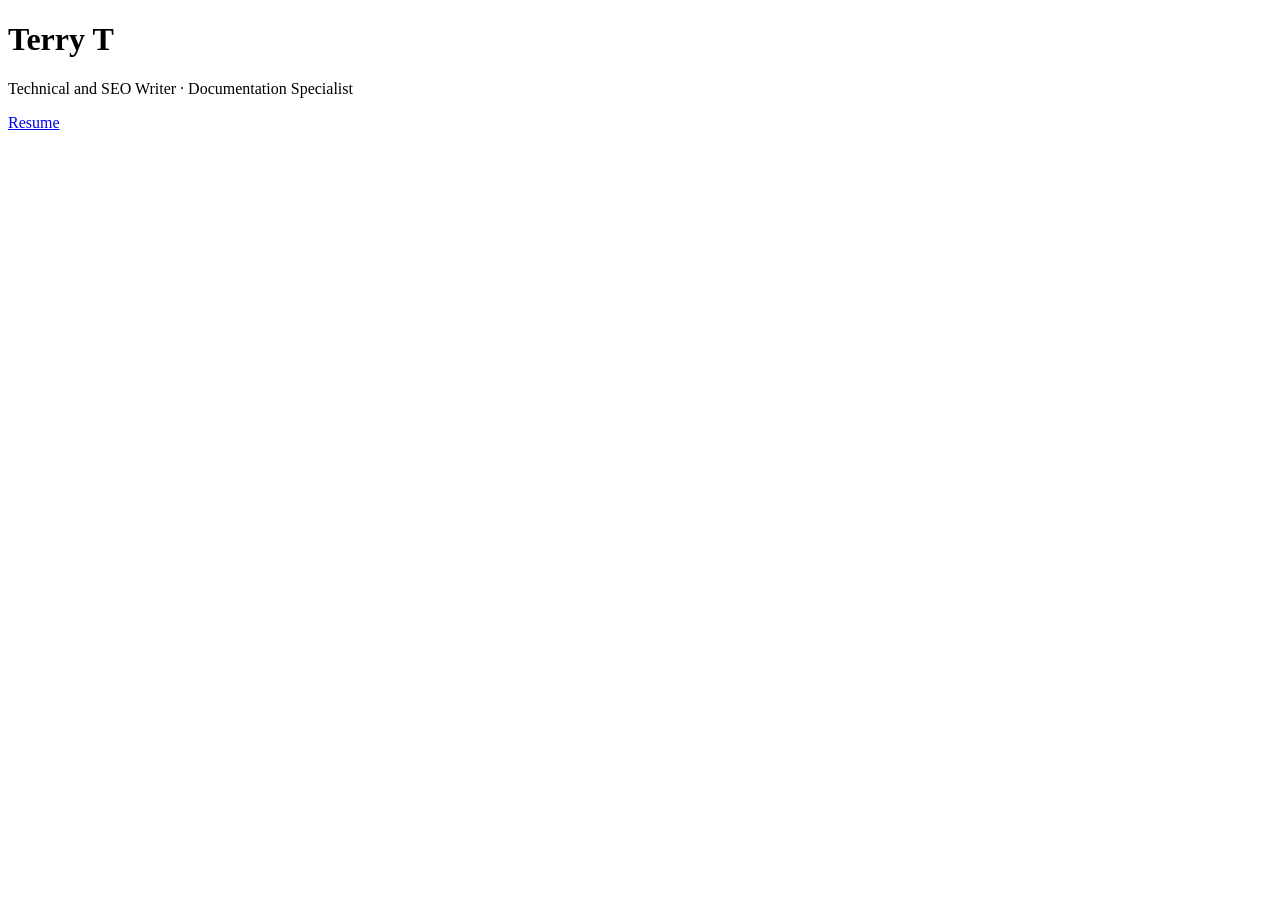
==== commit f441c813: "add resume files" ====
--- a/index.html
+++ b/index.html
@@ -1,864 +1,19 @@
 <!DOCTYPE html>
 <html lang="en">
 <head>
-    <!-- Meta -->
-    <meta charset="utf-8">
-    <meta http-equiv="X-UA-Compatible" content="IE=edge">
-    <meta name="viewport" content="width=device-width, initial-scale=1.0">
-
-    <title>Ikram Ali | Software Engineer | Machine learning | Data scientist </title>
-    <meta name="description"
-          content="Ikram Ali, Python/Django Backend Developer, Machine learning Engineer, Data scientist, Tensorflow Engineer"/>
-    <meta name="keywords"
-          content="Ikram Ali,, Software Engineer, Web Developer, Data scientist, Tensorflow ,  Django, Python, Pakistan"/>
-    <meta name="author" content="Ikram Ali"/>
-    <meta name="topic" content="Python / Django Backend Web Developer">
-    <meta name="summary" content="Data scientist ,Python / Django Backend Web Developer">
-    <meta name="abstract" content="Python / Django Backend Web Developer">
-    <meta name="subject" content="Data scientist, Python / Django Backend Web Developer">
-    <meta name="copyright" content="akkefa.com">
-    <meta name="language" content="English">
-    <meta name="robots" content="index,follow"/>
-    <meta name="Classification" content="Business">
-    <meta name="author" content="Ikram Ali, mrikram1989@gmail.com">
-    <meta name="designer" content="Ikram Ali">
-    <meta name="reply-to" content="mrikram1989@gmail.com">
-    <meta name="owner" content="Ikram Ali">
-    <meta name="url" content="https://www.akkefa.com">
-    <meta name="identifier-URL" content="https://www.akkefa.com">
-    <meta name="category" content="Portfolio">
-    <meta name="coverage" content="Worldwide">
-    <meta name="distribution" content="Global">
-    <meta name="rating" content="General">
-    <meta name="revisit-after" content="7 days">
-    <meta name="google-site-verification" content="qUsQwm1PFFg2oFLBosiP181_cRHmD6cJoAhO7_I3AHI"/>
-
-    <!-- Global site tag (gtag.js) - Google Analytics -->
-    <script async src="https://www.googletagmanager.com/gtag/js?id=UA-44088367-1"></script>
-    <script>
-        window.dataLayer = window.dataLayer || [];
-
-        function gtag() {
-            dataLayer.push(arguments);
-        }
-
-        gtag('js', new Date());
-
-        gtag('config', 'UA-44088367-1');
-    </script>
-
-
-    <a href="https://plus.google.com/+ikramalirao"></a>
-
-
-    <!-- Open Graph data -->
-    <meta property="og:title" content="Ikram Ali Portfolio (Data scientist | Python Developer)"/>
-    <meta property="og:image" content="images/ikram-ali.jpeg"/>
-    <meta property="og:site_name" content="Ikram Ali Portfolio"/>
-    <meta property="og:description" content="The portfolio of the Data scientist | Python Developer Ikram Ali."/>
-    <meta property="og:type" content="website"/>
-    <meta property="og:url" content="www.akkefa.com"/>
-
-    <!-- Twitter Card data -->
-    <meta name="twitter:card" content="summary">
-    <meta name="twitter:title" content="Ikram Ali Portfolio (Data scientist | Python Developer)">
-    <meta name="twitter:description" content="The portfolio of the Data scientist | Python Developer Ikram Ali.">
-    <meta name="twitter:image" content="images/ikram-ali.jpeg"> <!-- image must be at least 120x120px -->
-    <meta name="twitter:site" content="@akkefa">
-    <meta name="twitter:creator" content="@akkefa">
-
-    <!-- Schema.org markup for Google+ -->
-    <meta itemprop="name" content="Ikram Ali Portfolio (Data scientist | Python Developer)"/>
-    <meta itemprop="description" content="The portfolio of the Data scientist | Python Developer Ikram Ali."/>
-    <meta itemprop="image" content="images/ikram-ali.jpeg"/>
-
-
-    <link href='https://fonts.googleapis.com/css?family=Roboto:400,500,400italic,300italic,300,500italic,700,700italic,900,900italic'
-          rel='stylesheet' type='text/css'>
-    <!-- Global CSS -->
-    <link rel="stylesheet" href="css/bootstrap.min.css">
-    <!-- Plugins CSS -->
-    <link rel="stylesheet" href="css/font-awesome.css">
-
-    <!-- Theme CSS -->
-    <link id="theme-style" rel="stylesheet" href="css/styles.css">
-    <!-- HTML5 shim and Respond.js for IE8 support of HTML5 elements and media queries -->
-    <!--[if lt IE 9]>
-    <script src="https://oss.maxcdn.com/html5shiv/3.7.2/html5shiv.min.js"></script>
-    <script src="https://oss.maxcdn.com/respond/1.4.2/respond.min.js"></script>
-    <![endif]-->
-
-
+  <meta charset="utf-8">
+  <meta name="viewport" content="width=device-width, initial-scale=1.0">
+  <title>Terry T</title>
+  <meta name="description" content="Portfolio of Terrance M. Tobas — Technical and SEO Writer, Documentation Specialist">
 </head>
-
 <body>
 
-<header class="header">
-    <div class="top-bar container-fluid">
-        <div class="actions">
-            <a class="btn d-none d-md-inline-block" href="mailto:mrikram1989@gmail.com"><i class="fa fa-paper-plane"
-                                                                                           aria-hidden="true"></i> Hire
-                Me</a>
-            <a class="btn"
-               href="https://drive.google.com/file/d/1HonbnlQbzj6jiHbJ5yKMaASdBSTKhRJS/view?usp=sharing"><i
-                    class="fa fa-download" aria-hidden="true"></i> Download My Resume</a>
-        </div><!--//actions-->
-        <ul class="social list-inline">
-            <li class="list-inline-item"><a href="https://www.linkedin.com/in/akkefa/"><i class="fa fa-linkedin"
-                                                                                          aria-hidden="true"></i></a>
-            </li>
-            <li class="list-inline-item"><a href="https://twitter.com/akkefa"><i class="fa fa-twitter"
-                                                                                 aria-hidden="true"></i></a></li>
-            <li class="list-inline-item"><a href="https://github.com/akkefa"><i class="fa fa-github-alt"
-                                                                                aria-hidden="true"></i></a></li>
-        </ul><!--//social-->
-    </div><!--//top-bar-->
+  <h1>Terry T</h1>
+  <p>Technical and SEO Writer &middot; Documentation Specialist</p>
 
-    <div class="intro">
-        <div class="container text-center">
-            <img class="profile-image" src="images/profile-image.png" alt="">
-            <h1 class="name">IKram Ali</h1>
-            <div class="title">Principal Software Engineer | Data Scientist | Python Developer</div>
-            <div class="profile">
-                <p>
-                    A machine learning practitioner and an avid learner with professional experience
-                    in managing Python, PHP, Javascript projects and excellent (Machine learning /
-                    Deep learning) skills.
-                <p/>
-                <p>
-                    7 years of work experience in the software development field, building projects for the
-                    web and IoT platforms, using different programming tools like Python, PHP, JavaScript,Java, HTML &
-                    CSS.
-                </p>
-                <p>
-                    I'm currently working as senior Data Scientist at Kayak.
-                    <br>
-                    <br><b>Programming Languages</b><br> I have extensive experience utilizing Python for the
-                    development of
-                    NLP and vision applications and also working with PHP, Java and the Javascript environment for
-                    developing web applications.
-
-                    <br><br><b>Deep learning / Machine learning</b><br> Excellent knowledge of segmentation, clustering
-                    and
-                    symmetry detection algorithms for
-                    detecting structure in images. I have used the OpenCV library extensively in my research.
-
-                    <br><br><b>Scripting Languages</b><br> Industry experience using scripting languages such as Python,
-                    PHP, Java Script and CSS/HTML for the development of web applications. I have also utilized several
-                    web frameworks that are based on the Model View Controller (MVC) paradigm, including Django, Laravel
-                    as well as company in-house frameworks.
-
-                    <br><br><b>Database</b><br> I have industry experience in designing and optimizing large relational
-                    databases
-                    built
-                    on popular technologies, including MySQL.
-
-                    <br><br><b>Low Level and Systems Programming</b> <br>I enjoy low level programming and I’m familiar
-                    with Win32
-                    API.
-                    I have also utilized several micro-controllers in hobby projects and have experience programming
-                    them to interface with each other.
-
-                    <br><br><b>Specialties</b><br> Python, PHP, Javascript Computer Graphics, Computer Vision, Natural
-                    language
-                    processing, Mathematics, Web development
-                </p>
-            </div><!--//profile-->
-        </div><!--//container-->
-    </div><!--//intro-->
-
-    <div class="page-nav-space-holder d-none d-md-block">
-        <div id="page-nav-wrapper" class="page-nav-wrapper text-center">
-            <div class="container">
-                <ul id="page-nav" class="nav page-nav list-inline">
-                    <li class="nav-item"><a class="scrollto nav-link" href="#experiences-section">Experiences</a></li>
-                    <li class="nav-item"><a class="scrollto nav-link" href="#skills-section">Skills</a></li>
-                    <li class="nav-item"><a class="scrollto nav-link" href="#education-section">Education</a></li>
-                    <li class="nav-item"><a class="scrollto nav-link" href="#testimonials-section">Testimonials</a></li>
-                    <li class="nav-item"><a class="scrollto nav-link" href="#portfolio-section">Portfolio</a></li>
-                    <li class="nav-item"><a class="scrollto nav-link" href="#books-section">Books</a></li>
-                    <li class="nav-item"><a class="scrollto nav-link" href="#contact-section">Contact</a></li>
-                </ul><!--//page-nav-->
-            </div>
-        </div><!--//page-nav-wrapper-->
-    </div>
-
-</header><!--//header-->
-
-<div class="wrapper container">
-
-
-    <section id="experiences-section" class="experiences-section section">
-        <h2 class="section-title">Work Experiences</h2>
-        <div class="timeline">
-
-            <!--Kayak-->
-            <div class="item">
-                <div class="work-place">
-                    <h3 class="place">Kayak.com
-                        <small>(Team Lead)</small>
-                    </h3>
-                    <div class="location"><i class="fa fa-map-marker" aria-hidden="true"></i>Lahore, Pakistan</div>
-                </div>
-                <div class="job-meta">
-                    <div class="title">Data Scientist</div>
-                    <div class="time">2017 - Present</div>
-                </div><!--//job-meta-->
-                <div class="job-desc">
-                    <p><b>Technologies:</b><br/>
-                        Python, Tensorflow, Keras, Scikit-learn, pandas, spacy, Numpy, NLP, Deep learning, Machine
-                        learning,
-                        Flask</p>
-                    <p>
-                        <b>Responsibilities:</b><br/>
-                        Employ machine learning algorithms and generating training data.<br>
-                        Developed CNN based model for text classification using Tensorflow.<br>
-                        Developed RNN, BILSTM based models for NER detection and Text
-                        classification using Tensorflow.<br>
-                        Generate words embedding using word2vec, fasttext and glove models.<br>
-                        Develop App architecture and provide technical guidance to the team.<br>
-                        Optimizing the performance bottlenecks using multi-processing.<br>
-                        Generate training data from scratch using advance regexes.<br>
-                        Develop App architecture and provide technical guidance to the team.<br>
-                        Detecting and optimizing the performance bottlenecks.<br>
-                        Responsible for full release cycle of the project.<br>
-                        Develop the pipelines to enable ML models training on multiple machines and make real time
-                        predictions.<br>
-                        Responsible for the code deployment on the staging and Production environment on AWS
-                        Services.<br>
-                        Parsing trip emails for extracting the entities using NLP / machine learning.<br>
-                        Developed CNN classification models in tensorflow for NLP problem.<br>
-                        Building and managing new features and integrations with third-party services.<br>
-                        Machine learning models deployment using flask and docker.<br>
-                        Peer code reviews.<br>
-
-                    </p>
-                </div><!--//job-desc-->
-            </div><!--//Kayak-->
-
-            <!--Lola -->
-            <div class="item">
-                <div class="work-place">
-                    <h3 class="place">Lola.com
-                        <small>(Team Lead)</small>
-                    </h3>
-                    <div class="location"><i class="fa fa-map-marker" aria-hidden="true"></i>Lahore, Pakistan</div>
-                </div>
-                <div class="job-meta">
-                    <div class="title">Data Scientist</div>
-                    <div class="time">2016 - 2017</div>
-                </div><!--//job-meta-->
-                <div class="job-desc">
-                    <p><b>Technologies:</b><br/>
-                        Python, Tensorflow, Pandas, Flask, Pytest, Pandas,</p>
-
-                    <p>
-                        <b>Responsibilities:</b><br/>
-                        Developed a natural language multi-turn interactive bot, to be hosted within a distributed
-                        Flask-based python web service.
-                        The bot service is conversational context and disambiguate references, allowing for multi-turn
-                        interactions.<br>
-                        Responsible for the code deployment on the staging and Production environment on AWS
-                        Services.<br>
-                        Peer code reviews.<br>
-
-                    </p>
-                </div><!--//job-desc-->
-            </div><!--//lola-->
-
-            <div class="item">
-                <div class="work-place">
-                    <h3 class="place">Arbisoft
-                        <small>(Machine learning Engineer / Team Lead)</small>
-                    </h3>
-                    <div class="location"><i class="fa fa-map-marker" aria-hidden="true"></i>Lahore, Pakistan</div>
-                </div>
-                <div class="job-meta">
-                    <div class="title">Principal Software Engineer</div>
-                    <div class="time">2015 - Present</div>
-                </div><!--//job-meta-->
-                <div class="job-desc">
-                    <p><b>Technologies:</b><br/>
-                        Tensorflow, Keras, Scikit-learn, pandas, spacy, Numpy, NLP, Deep learning, Machine learning,
-                        Flask</p>
-                    <p><b>Client:</b> <a target="_blank" href="https://www.kayak.com">Kayak</a>,
-                        <a target="_blank" href="https://www.lola.com">Lola travel</a>,
-                        <a target="_blank" href="https://travellianceinc.com/">Travelliance</a>
-                    </p>
-
-                    <p>
-                        <b>Responsibilities:</b><br/>
-                        Developed a natural language multi-turn interactive bot, to be hosted within a distributed
-                        Flask-based python web service. The bot service is conversational context and disambiguate
-                        references, allowing for multi-turn interactions.<br>
-
-                        Parsing trips emails for extracting the entities using NLP / machine learning.
-                        <br>
-
-                        Developed text classification models in tensorflow for NLP problem.<br>
-                        Developed the CCN models in tensorflow for text classification problem.<br>
-                        Developed the CCN models in tensorflow for image classification problem.<br>
-
-                        Building and managing new features and integrations with third party services.<br>
-                        Responsible for the code deployment on the staging and Production environment on AWS
-                        Services.<br>
-
-                        Responsible for full release cycle of the project.<br>
-
-                        Responsible for the code deployment on the staging and Production environment on AWS
-                        Services.<br>
-
-                        Detecting and optimizing the performance bottlenecks and provide technical guidance to the team.
-                        <br>
-
-                        Peer code reviews.<br>
-
-                        Machine learning Engineer.<br>
-
-                        Team lead.<br>
-
-
-                    </p>
-                </div><!--//job-desc-->
-            </div><!--//item-->
-
-            <div class="item">
-                <div class="work-place">
-                    <h3 class="place">Red Signal</h3>
-                    <div class="location"><i class="fa fa-map-marker" aria-hidden="true"></i>Lahore, Pakistan</div>
-                </div>
-                <div class="job-meta">
-                    <div class="title">Senior Software Engineer</div>
-                    <div class="time">2014 - 2015</div>
-                </div><!--//job-meta-->
-                <div class="job-desc">
-                    <p><b>Technologies:</b><br/>
-                        Django, Android, Laravel, Angularjs, Python, Java, PHP, Javascript</p>
-                    <p>
-                        <b>Responsibilities:</b><br/>
-                        Developed enterprise web app with AngularJS, Django, ElasticSearch and Docker.<br>
-                        Architecting and developing web applications in Flask and AngularJS.<br>
-                        Building, testing and documenting RESTful APIs.<br>
-                        Developed the Android blog app using RESTful API in java.<br>
-                        Developed caching engine using Redis.io.<br>
-                        Used celery for managing and scheduling background tasks.<br>
-                        Developed CI(Travis ci) pipelines for automatic deployments.<br>
-                        Used Pytest and Pylint for code testing and pep standardization.<br>
-                        Used Docker for developing micros services.<br>
-                        Used Docker swarm for sever load balancing.<br>
-                        Responsible for the code deployment on the staging and Production
-                        environment on AWS Services.<br>
-                        Responsible for coming up with user stories and leading technical meetings in
-                        the company.<br>
-                        -Client communication.
-                    </p>
-                </div><!--//job-desc-->
-            </div><!--//item-->
-
-            <div class="item">
-                <div class="work-place">
-                    <h3 class="place">Cranberry Digital Marketing</h3>
-                    <div class="location"><i class="fa fa-map-marker" aria-hidden="true"></i>Lahore, Pakistan</div>
-                </div>
-                <div class="job-meta">
-                    <div class="title">Software Engineer</div>
-                    <div class="time">2012 - 2014</div>
-                </div><!--//job-meta-->
-                <div class="job-desc">
-                    <p><b>Technologies:</b><br/>
-                        Laravel, Zend Framework, Magento, Wordpress, Joomla, woo-commerce, Jquery, PHP, Html,
-                        Javascript</p>
-                    <p>
-                        <b>Responsibilities:</b><br/>
-                        Developed scalable systems with Laravel and codeigniter frameworks.<br>
-                        Developed the E-commerce solutions in Magneto.<br>
-                        Provide the customized CMS solution in PHP.<br>
-                        Blog base CMS in WordPress and Joomla.<br>
-                        Developed single page application Used AngularJS and jQuery.<br>
-                        Developed Jquery plugins for custom requirements.<br>
-                        Used MySQL for data.<br>
-                        Leveraged the open source modules i.e. Mailchimp for mailing service and
-                        stripe for building payment system.
-
-                    </p>
-                </div><!--//job-desc-->
-            </div><!--//item-->
-
-        </div><!--//timeline-->
-
-    </section><!--//section-->
-
-    <section id="skills-section" class="skills-section section text-center">
-        <h2 class="section-title">Professional Skills</h2>
-        <div class="top-skills">
-            <h3 class="subtitle">Top Skills</h3>
-            <div class="row">
-                <div class="item col-12 col-md-4">
-                    <div class="item-inner">
-                        <div class="chart-easy-pie text-center">
-                            <div class="chart-theme-1 chart" data-percent="98"><span>100</span>%</div>
-                        </div>
-                        <h4 class="skill-name">Python / Django</h4>
-                        <div class="level">Expert, 7 years</div>
-                        <div class="desc">
-
-                        </div>
-                    </div><!--//item-inner-->
-                </div><!--//item-->
-                <div class="item col-12 col-md-4">
-                    <div class="item-inner">
-                        <div class="chart-easy-pie text-center">
-                            <div class="chart-theme-1 chart" data-percent="90"><span>90</span>%</div>
-                        </div>
-                        <h4 class="skill-name">Tensorflow / Keras</h4>
-                        <div class="level">Senior, 3 years</div>
-                        <div class="desc">
-                        </div>
-                    </div><!--//item-inner-->
-                </div><!--//item-->
-                <div class="item col-12 col-md-4">
-                    <div class="item-inner">
-                        <div class="chart-easy-pie text-center">
-                            <div class="chart-theme-1 chart" data-percent="80"><span>80</span>%</div>
-                        </div>
-                        <h4 class="skill-name">Machine learning / Deep learning</h4>
-                        <div class="level">Senior, 3 years</div>
-                        <div class="desc">
-
-                        </div>
-                    </div><!--//item-inner-->
-                </div><!--//item-->
-            </div><!--//row-->
-        </div><!--//top-skills-->
-
-        <div class="other-skills">
-            <h3 class="subtitle">Other Skills</h3>
-            <div class="misc-skills">
-                <span class="skill-tag">Tensorflow</span>
-                <span class="skill-tag">Keras</span>
-                <span class="skill-tag">Flask</span>
-                <span class="skill-tag">Docker</span>
-                <span class="skill-tag">Scikit-learn</span>
-                <span class="skill-tag">spacy</span>
-                <span class="skill-tag">pandas</span>
-                <span class="skill-tag">NLP</span>
-                <span class="skill-tag">Word2Vec</span>
-                <span class="skill-tag">Glove</span>
-                <span class="skill-tag">Git</span>
-                <br>
-                <span class="skill-tag">Pytest</span>
-                <span class="skill-tag">AWS</span>
-                <span class="skill-tag">Mysql</span>
-                <span class="skill-tag">Javascript</span>
-                <span class="skill-tag">Twitter Bootstrap</span>
-                <span class="skill-tag">Markdown</span>
-                <span class="skill-tag">Laravel</span>
-                <span class="skill-tag">React</span>
-            </div>
-        </div><!--//other-skills-->
-
-    </section><!--//skills-section-->
-
-    <!--- Education Section --->
-
-    <section id="education-section" class="education-section section">
-        <h2 class="section-title">Education & Certification</h2>
-        <div class="row">
-
-            <!--item-->
-            <div class="item col-12 col-md-6">
-
-                <div class="item-inner">
-                    <div class="title">BS Computer Science</div>
-                    <div class="sub-title">
-                        The Virtual University of Pakistan
-                    </div>
-                    <div class="time">2009 - 2013</div>
-                    <div class="desc">
-                        Computing includes developing software systems for a wide range of purposes.<br>
-
-                        10% of my programming knowledge comes from the University, and 90% comes from Internet, books
-                        and work experiences.
-                    </div>
-                </div>
-
-            </div><!--//item-->
-
-
-            <!--item-->
-            <div class="item col-12 col-md-6">
-
-                <div class="item-inner">
-                    <div class="title">Deep Learning specialization</div>
-                    <div class="sub-title">
-                        coursera.org , deeplearning.ai
-                    </div><!--//education-body-->
-                    <div class="time">2017 - 2018</div>
-                    <div class="desc">
-                        <b>Deep Learning Specialization</b> <a target="_blank"
-                                                               href="https://www.coursera.org/account/accomplishments/specialization/7TRBVG7U5M3A">
-                        Certificate link
-                    </a>
-                        <br/>
-                        <b>Neural Networks and Deep Learning</b> <a target="_blank"
-                                                                    href="https://www.coursera.org/account/accomplishments/verify/RBTEP9TQYSP7">
-                        Certificate link
-                    </a>
-                        <br/>
-                        <b>Hyperparameter tuning, Regularization and Optimization</b> <a target="_blank"
-                                                                                         href="https://www.coursera.org/account/accomplishments/verify/J489QXFNWCGY">
-                        Certificate link
-                    </a>
-                        <br/>
-                        <b>Structuring Machine Learning Projects</b> <a target="_blank"
-                                                                        href="https://www.coursera.org/account/accomplishments/verify/2P9S899DLCTD">
-                        Certificate link
-                    </a>
-                        <br/>
-                        <b>Convolutional Neural Networks</b> <a target="_blank"
-                                                                href="https://www.coursera.org/account/accomplishments/verify/8SPU878F5G7S">
-                        Certificate link
-                    </a>
-                        <br/>
-
-                        <b>Sequence Models</b> <a target="_blank"
-                                                  href="https://www.coursera.org/account/accomplishments/verify/D7HJW3VLCVJ6">
-                        Certificate link
-                    </a>
-                        <br/>
-
-                    </div>
-                </div>
-
-            </div><!--//item-->
-
-        </div><!--//row-->
-    </section><!--//section-->
-    <!---End Education Section --->
-
-
-    <section id="testimonials-section" class="testimonials-section section">
-        <h2 class="section-title">Testimonials</h2>
-
-        <div id="testimonials-carousel" class="testimonials-carousel carousel slide" data-interval="8000">
-
-            <!-- Indicators -->
-            <ol class="carousel-indicators">
-                <li data-target="#testimonials-carousel" data-slide-to="0" class="active"></li>
-                <li data-target="#testimonials-carousel" data-slide-to="1"></li>
-            </ol>
-
-            <!-- Wrapper for slides -->
-            <div class="carousel-inner">
-                <div class="item carousel-item active">
-                    <blockquote class="quote">
-                        <i class="fa fa-quote-left"></i>
-                        <p>It’s not often you find someone as passionate about their work as Ikram. I’ve been working on
-                            several projects with Ikam, and he’s always been going above and beyond to better meet any
-                            expectations. System Management and quality analysis have been a breeze with Ikram, he’s
-                            always coming to the table with great ideas for improving on existing processes. Ikram would
-                            be a great asset to any team.</p>
-                    </blockquote>
-                    <div class="source">
-                        <div class="name">Alex Thomas</div>
-                        <div class="position">Product Manager, Travelliance</div>
-                    </div><!--//source-->
-
-                </div><!--//item-->
-                <div class="item carousel-item">
-                    <blockquote class="quote">
-                        <p><i class="fa fa-quote-left"></i>
-                            This is my personal recommendation for Ikram Ali. Until just recently, I have been Ikram's
-                            team lead for several months. I found him to be consistently pleasant, tackling all
-                            assignments with dedication and a smile. His interpersonal skills are exemplary and
-                            appreciated by everyone who works with him.
-
-                            Besides being a joy to work with, Ikram is a take-charge person who is able to present
-                            creative ideas and communicate the benefits. He has proven that he can be trusted to deliver
-                            a completed project on schedule and within budget.
-
-                            I highly recommend Ikram for employment. He is a team player and would make a great asset to
-                            any organization.</p>
-
-                    </blockquote>
-                    <div class="source">
-                        <div class="name">Muzzammil Hussain</div>
-                        <div class="position">Principal Software Engineer, Arbisoft</div>
-                    </div><!--//source-->
-
-                </div><!--//item-->
-
-            </div><!--//carousel-inner-->
-        </div><!--//testimonials-carousel-->
-
-    </section><!--//section-->
-
-
-    <!-- Portfolio Section start here -->
-
-    <section id="portfolio-section" class="book-section section">
-        <h2 class="section-title">Portfolio</h2>
-        <div class="row">
-
-            <!--item-->
-            <div class="item col-12 col-md-6">
-                <div class="item-inner">
-
-                    <h3 class="category">Open Source Contribution</h3>
-                    <ul>
-                        <li>
-                            Natural language processing library for Urdu
-                            <a href="https://github.com/urduhack" target="_blank">(UrduHack)</a>
-                            <a class="github-button" href="https://github.com/urduhack/urduhack"
-                               data-show-count="true" aria-label="Star urduhack/urduhack on GitHub">Star</a>
-                        </li>
-                        <li>
-                            Implementation the OAuth protocol
-                            <a href="https://github.com/akkefa/php-oauth-api" target="_blank">(php-oauth-api)</a>
-                            <a class="github-button" href="https://github.com/akkefa/php-oauth-api"
-                               data-show-count="true" aria-label="Star akkefa/php-oauth-api on GitHub">Star</a>
-                        </li>
-                        <li>
-                            Complete setup with tutorial for deploying Django project on docker setup.
-                            <a href="https://github.com/akkefa/django-docker-setup" target="_blank">(django-docker-setup)</a>
-                            <a class="github-button" href="https://github.com/akkefa/django-docker-setup"
-                               data-show-count="true" aria-label="Star akkefa/django-docker-setup on GitHub">Star</a>
-                        </li>
-                        <li>
-                            Single page developer portfolio template.
-                            <a href="https://github.com/akkefa/developer-portfolio" target="_blank">(developer-portfolio)</a>
-                            <a class="github-button" href="https://github.com/akkefa/developer-portfolio"
-                               data-show-count="true" aria-label="Star akkefa/developer-portfolio on GitHub">Star</a>
-                        </li>
-                        <li>
-                            Docker environment for building deep learning applications.
-                            <a href="https://github.com/akkefa/docker-deep-learning-libraries" target="_blank">(docker-deep-learning-libraries)</a>
-                            <a class="github-button" href="https://github.com/akkefa/docker-deep-learning-libraries"
-                               data-show-count="true" aria-label="Star akkefa/docker-deep-learning-libraries on GitHub">Star</a>
-                        </li>
-                    </ul>
-                </div><!--//item-inner-->
-            </div><!--//item-->
-
-
-            <!--item-->
-            <div class="item col-12 col-md-6">
-                <div class="item-inner">
-
-                    <h3 class="category">Clients</h3>
-                    <ul>
-                        <li>
-                            Search hundreds of travel sites at once.
-                            <a href="https://www.kayak.com/" target="_blank">kayak.com</a>
-                        </li>
-                        <li>
-                            Super-simple corporate travel.
-                            <a href="https://www.lola.com/" target="_blank">lola.com</a>
-                        </li>
-                        <li>
-                            Wherever and whenever your people arrive, they’ll find their rooms waiting.
-                            <a href="https://travellianceinc.com/" target="_blank">travellianceinc.com</a>
-                        </li>
-                        <li>
-                            BEST TEA SELLERS IN UAE.
-                            <a href="http://www.tealand.ae/" target="_blank">tealand.ae</a>
-                        </li>
-                        <li>
-                            Accelerate your future. Learn anytime, anywhere.
-                            <a href="https://www.edx.org/" target="_blank">edx.org</a>
-                        </li>
-
-                    </ul>
-                </div><!--//item-inner-->
-            </div><!--//item-->
-
-        </div><!--//row-->
-    </section><!--//section-->
-
-    <!-- //Portfolio section here -->
-
-
-    <section id="books-section" class="book-section section">
-        <h2 class="section-title">Favorite Books</h2>
-        <div class="row">
-
-            <!--item-->
-            <div class="item col-12 col-md-6">
-                <div class="item-inner">
-
-                    <h3 class="category">Programming Books</h3>
-                    <div class="book-category">Machine Learning / Deep Learning</div>
-                    <ul>
-                        <li>
-                            The Elements of Statistical Learning (Hastie, Trevor, Tibshirani, Robert,
-                            Friedman, Jerome)
-                        </li>
-                        <li>
-                            Introduction to information retrieval (Christopher D. Manning, Hinrich Schütze, and
-                            Prabhakar Raghavan)
-                        </li>
-                        <li>
-                            Pattern Recognition and Machine Learning (Christopher Bishop)
-                        </li>
-                        <li>
-                            The Algorithm Design Manual (Steven Skiena)
-                        </li>
-                        <li>
-                            Text Analytics with Python (Dipanjan Sarkar)
-                        </li>
-                        <li>
-                            Grokking Algorithms (Aditya Y)
-                        </li>
-                        <li>
-                            Mastering Python Regular Expressions (Victor Romero)
-                        </li>
-                    </ul>
-                    <div class="book-category">Code Testing</div>
-                    <ul>
-                        <li>
-                            Python Testing with pytest (Brian Okken)
-                        </li>
-                        <li>
-                            Clean Code: A Handbook of Agile Software Craftsmanship (Robert C Martin)
-                        </li>
-                    </ul>
-                </div><!--//item-inner-->
-            </div><!--//item-->
-
-
-            <!--item-->
-            <div class="item col-12 col-md-6">
-                <div class="item-inner">
-
-                    <h3 class="category">General Works</h3>
-                    <div class="book-category">Productivity</div>
-                    <ul>
-                        <li>
-                            Getting Things Done: The Art of Stress-free Productivity (David Allen)
-                        </li>
-                        <li>
-                            The Compound Effect (Darren Hardy)
-                        </li>
-                        <li>
-                            First Things First (R. Stephen Covey)
-                        </li>
-                        <li>
-                            Eat that Frog (Brian Tracy)
-                        </li>
-                        <li>
-                            Deep Work: Rules for Focused Success in a Distracted World (Cal Newport)
-                        </li>
-                        <li>
-                            Vision to Reality: How Short Term Massive Action Equals Long Term Maximum Results (Honoree
-                            Corder)
-                        </li>
-                        <li>
-                            23 Anti-Procrastination Habits: How to Stop Being Lazy and Get Results in Your Life (S. J.
-                            Scott)
-                        </li>
-                        <li>
-                            The Miracle Morning: The Not-So-Obvious Secret Guaranteed to Transform Your Life Before 8AM
-                            (Hal Elrod)
-                        </li>
-
-                    </ul>
-                    <div class="book-category">Sufism</div>
-                    <ul>
-                        <li>
-                            Sufi Path of Love: The Spiritual Teachings of Rumi (William C. Chittick)
-                        </li>
-
-                    </ul>
-
-                    <div class="book-category">Biography</div>
-                    <ul>
-                        <li>
-                            Steve Jobs (Walter Isaacson)
-                        </li>
-
-                    </ul>
-
-                    <div class="book-category">Self help</div>
-                    <ul>
-                        <li>
-                            Start With Why (Simon Sinek)
-                        </li>
-                        <li>
-                            Outliers (Malcolm Gladwell)
-                        </li>
-                        <li>
-                            The One Thing (Gary Keller)
-                        </li>
-                    </ul>
-
-                </div><!--//item-inner-->
-            </div><!--//item-->
-
-        </div><!--//row-->
-    </section><!--//section-->
-
-    <!-- Contact us -->
-    <section id="contact-section" class="contact-section section">
-        <h2 class="section-title">Get in Touch</h2>
-        <div class="intro">
-            <img class="profile-image" src="images/profile-image.png" alt="">
-            <div class="dialog">
-                <p>I'm currently taking on freelance work.</p>
-                <p><strong>I can help with the following:</strong></p>
-                <ul class="list-unstyled service-list">
-                    <li><i class="fa fa-check" aria-hidden="true"></i> App development with Python / Django, Flask and
-                        PHP / Laravel
-                    </li>
-                    <li><i class="fa fa-check" aria-hidden="true"></i> Machine learning / Deep learning solutions in
-                        Tensorflow / Keras
-                    </li>
-                    <li><i class="fa fa-check" aria-hidden="true"></i> NLP Chatbot Development</li>
-                </ul>
-                <p>Drop me a line at <a href="mailto:mrikram1989@gmail.com">mrikram1989@gmail.com</a> or call me at <a
-                        href="tel:923320453648">92 3320 453648</a></p>
-                <ul class="social list-inline">
-                    <li class="list-inline-item"><a href="https://www.linkedin.com/in/akkefa/"><i class="fa fa-linkedin"
-                                                                                                  aria-hidden="true"></i></a>
-                    </li>
-                    <li class="list-inline-item"><a href="https://twitter.com/akkefa"><i class="fa fa-twitter"
-                                                                                         aria-hidden="true"></i></a>
-                    </li>
-                    <li class="list-inline-item"><a href="https://plus.google.com/+ikramalirao"><i
-                            class="fa fa-google-plus" aria-hidden="true"></i></a>
-                    </li>
-                    <li class="list-inline-item"><a href="https://github.com/akkefa"><i class="fa fa-github-alt"
-                                                                                        aria-hidden="true"></i></a>
-                    </li>
-                </ul><!--//social-->
-            </div><!--//diaplog-->
-        </div><!--//intro-->
-
-    </section><!--//section-->
-
-</div><!--//wrapper-->
-
-<footer class="footer text-center">
-    <div class="container">
-        <small class="copyright">Akkefa.com</small>
-    </div><!--//container-->
-</footer>
-
-<!-- Javascript -->
-<script type="text/javascript" src="js/jquery-3.2.1.min.js"></script>
-<script type="text/javascript" src="js/popper.min.js"></script>
-<script type="text/javascript" src="js/bootstrap.min.js"></script>
-<script type="text/javascript" src="js/back-to-top.js"></script>
-<script type="text/javascript" src="js/jquery.scrollTo.min.js"></script>
-<script type="text/javascript" src="js/jquery.easypiechart.min.js"></script>
-<script type="text/javascript" src="js/imagesloaded.pkgd.min.js"></script>
-<script type="text/javascript" src="js/isotope.pkgd.min.js"></script>
-<!-- Place this tag in your head or just before your close body tag. -->
-<script async defer src="https://buttons.github.io/buttons.js"></script>
-
-<!-- custom js -->
-<script type="text/javascript" src="js/main.js"></script>
-
+  <nav>
+    <a href="resume.html">Resume</a>
+  </nav>
 
 </body>
 </html>
-
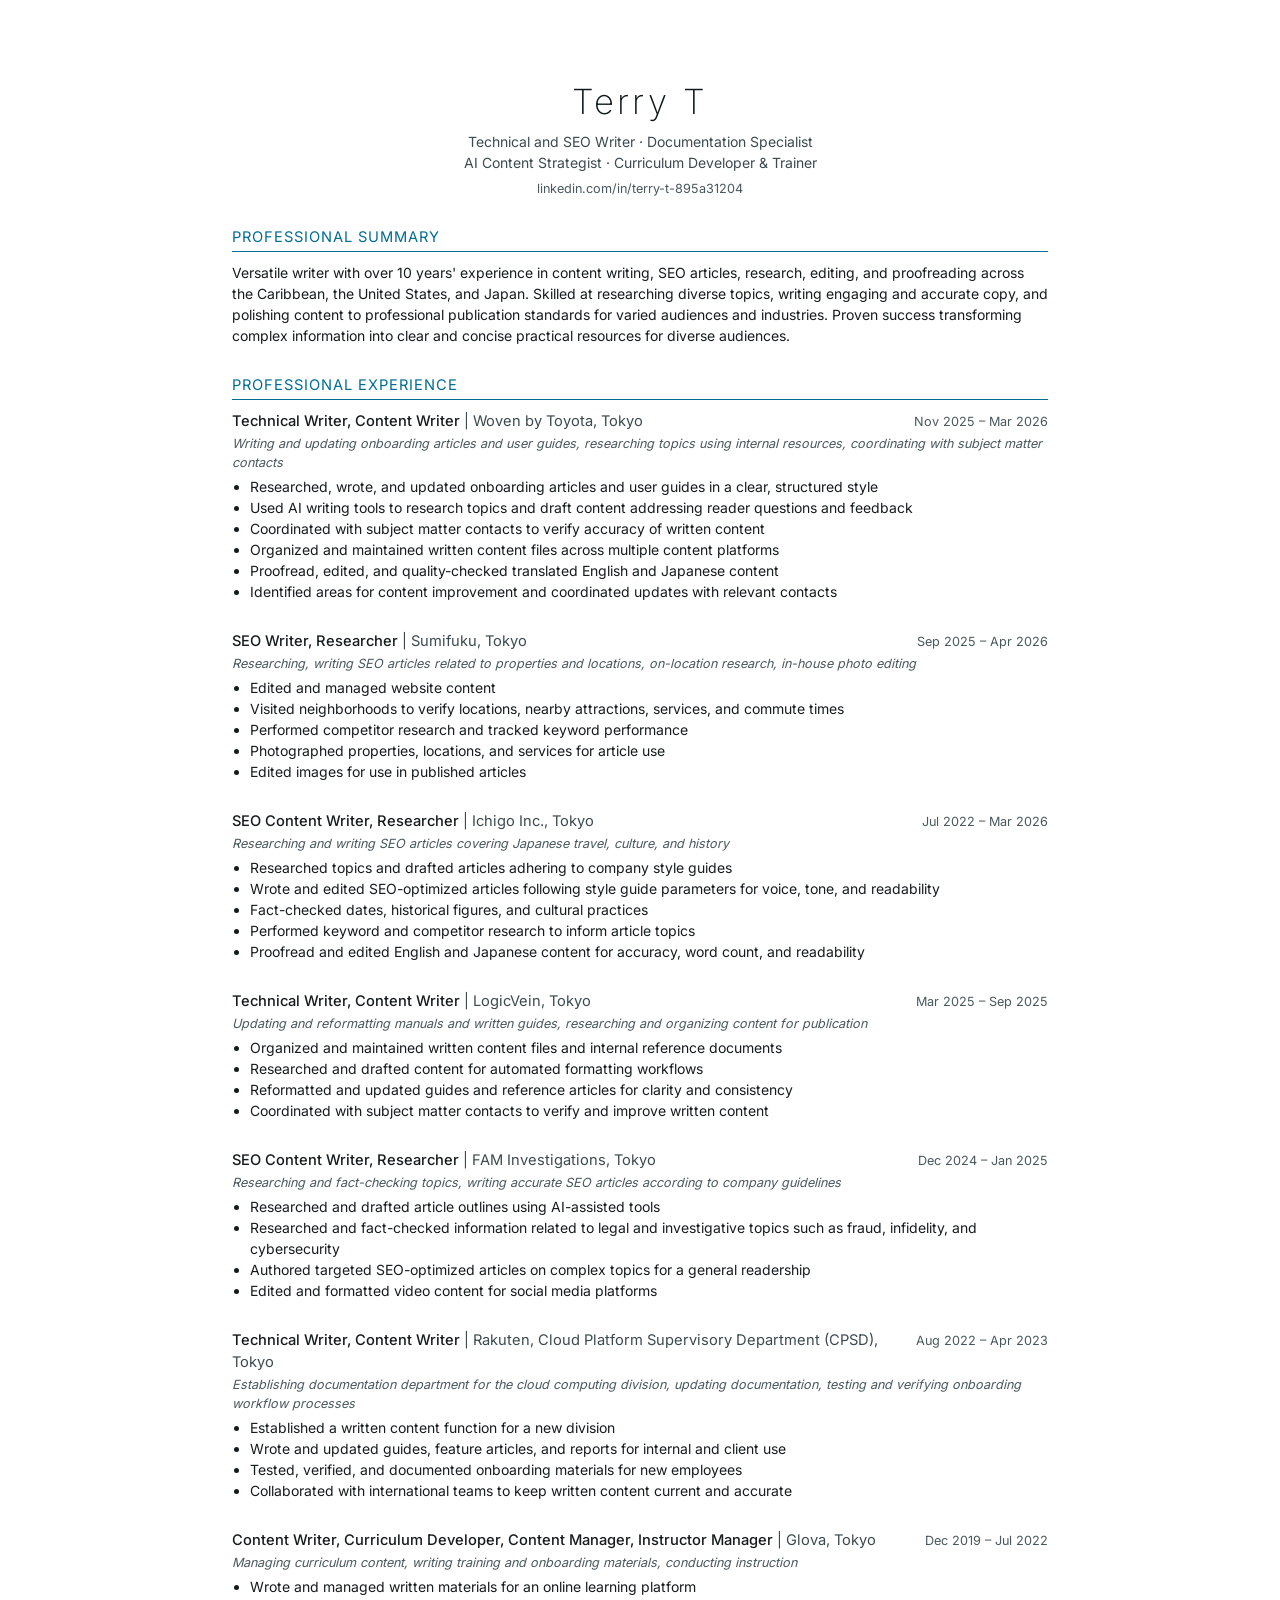
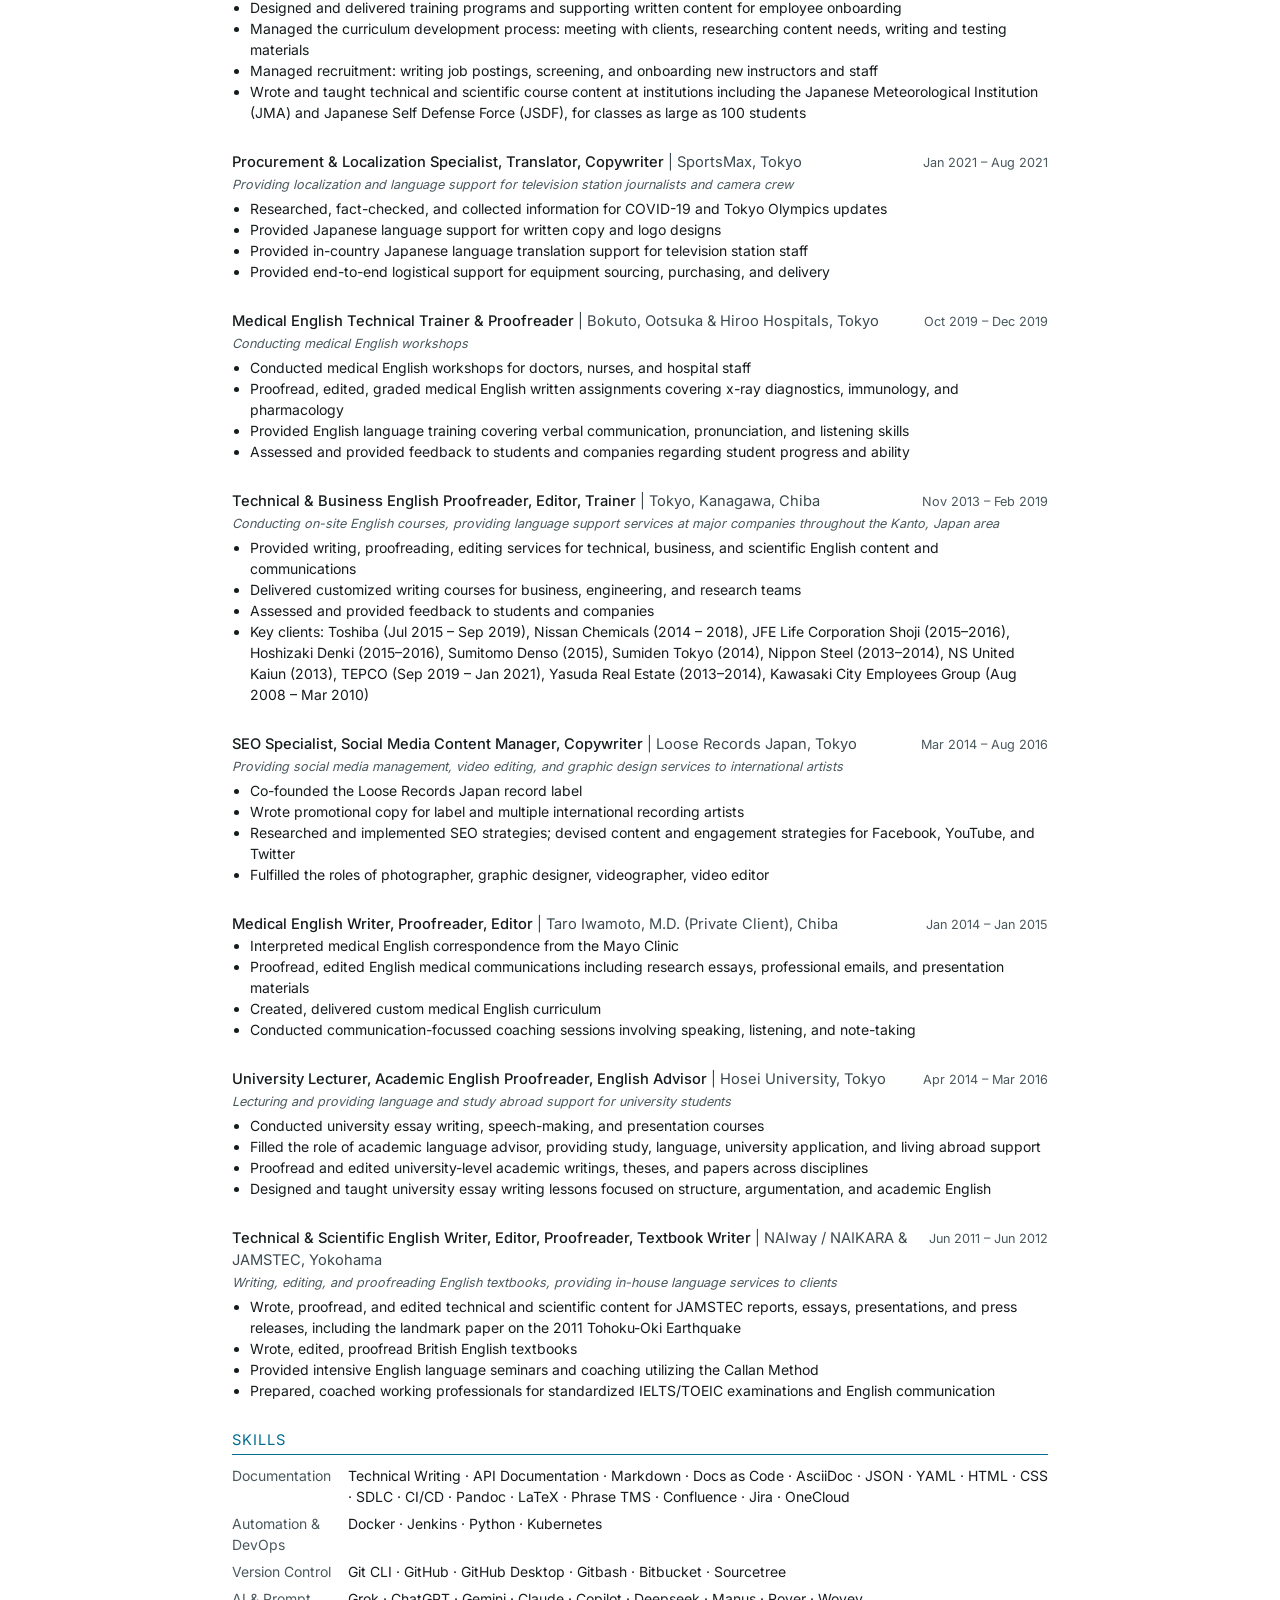
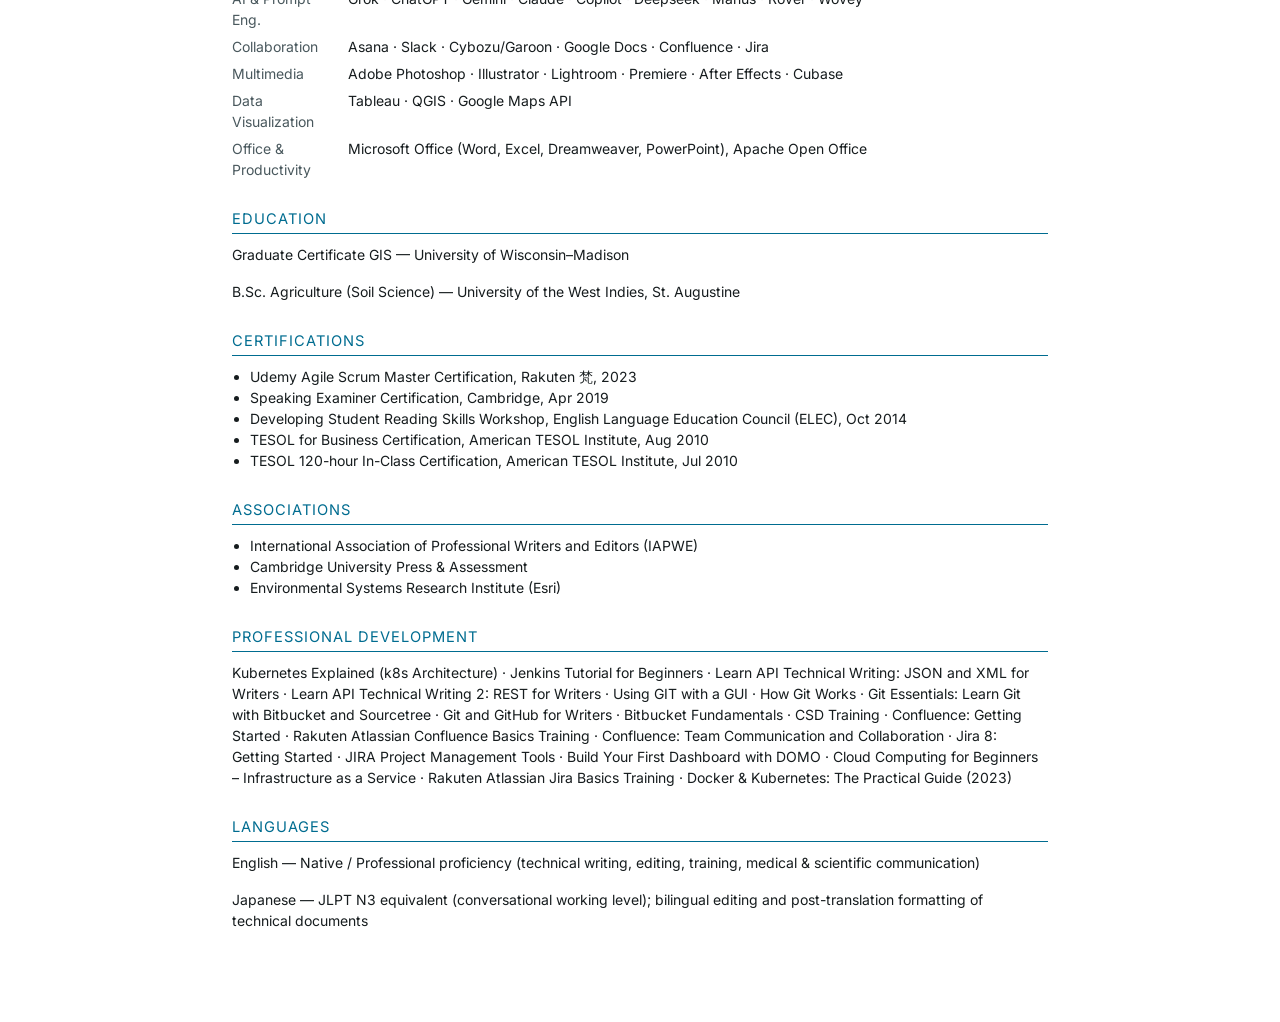
==== commit 587c4dd3: "replace index file" ====
--- a/index.html
+++ b/index.html
@@ -3,17 +3,269 @@
 <head>
   <meta charset="utf-8">
   <meta name="viewport" content="width=device-width, initial-scale=1.0">
-  <title>Terry T</title>
-  <meta name="description" content="Portfolio of Terrance M. Tobas — Technical and SEO Writer, Documentation Specialist">
+  <title>Terry T | Resume</title>
+  <meta name="description" content="Resume of Terry T — Technical and SEO Writer, Documentation Specialist, AI Content Strategist, Curriculum Developer &amp; Trainer">
+  <link rel="stylesheet" href="css/resume.css">
 </head>
 <body>
 
-  <h1>Terry T</h1>
-  <p>Technical and SEO Writer &middot; Documentation Specialist</p>
-
-  <nav>
-    <a href="resume.html">Resume</a>
-  </nav>
+<article class="resume">
+
+  <header class="resume-header">
+    <h1>Terry T</h1>
+    <div class="subtitle">Technical and SEO Writer &middot; Documentation Specialist<br>AI Content Strategist &middot; Curriculum Developer &amp; Trainer</div>
+    <div class="contact-links">
+      <a href="https://www.linkedin.com/in/terry-t-895a31204">linkedin.com/in/terry-t-895a31204</a>
+    </div>
+  </header>
+
+  <h2>Professional Summary</h2>
+  <p>Versatile writer with over 10 years' experience in content writing, SEO articles, research, editing, and proofreading across the Caribbean, the United States, and Japan. Skilled at researching diverse topics, writing engaging and accurate copy, and polishing content to professional publication standards for varied audiences and industries. Proven success transforming complex information into clear and concise practical resources for diverse audiences.</p>
+
+  <h2>Professional Experience</h2>
+
+  <div class="job">
+    <div class="job-header">
+      <div class="job-title">Technical Writer, Content Writer <span class="company">| Woven by Toyota, Tokyo</span></div>
+      <div class="job-dates">Nov 2025 &ndash; Mar 2026</div>
+    </div>
+    <div class="job-summary">Writing and updating onboarding articles and user guides, researching topics using internal resources, coordinating with subject matter contacts</div>
+    <ul>
+      <li>Researched, wrote, and updated onboarding articles and user guides in a clear, structured style</li>
+      <li>Used AI writing tools to research topics and draft content addressing reader questions and feedback</li>
+      <li>Coordinated with subject matter contacts to verify accuracy of written content</li>
+      <li>Organized and maintained written content files across multiple content platforms</li>
+      <li>Proofread, edited, and quality-checked translated English and Japanese content</li>
+      <li>Identified areas for content improvement and coordinated updates with relevant contacts</li>
+    </ul>
+  </div>
+
+  <div class="job">
+    <div class="job-header">
+      <div class="job-title">SEO Writer, Researcher <span class="company">| Sumifuku, Tokyo</span></div>
+      <div class="job-dates">Sep 2025 &ndash; Apr 2026</div>
+    </div>
+    <div class="job-summary">Researching, writing SEO articles related to properties and locations, on-location research, in-house photo editing</div>
+    <ul>
+      <li>Edited and managed website content</li>
+      <li>Visited neighborhoods to verify locations, nearby attractions, services, and commute times</li>
+      <li>Performed competitor research and tracked keyword performance</li>
+      <li>Photographed properties, locations, and services for article use</li>
+      <li>Edited images for use in published articles</li>
+    </ul>
+  </div>
+
+  <div class="job">
+    <div class="job-header">
+      <div class="job-title">SEO Content Writer, Researcher <span class="company">| Ichigo Inc., Tokyo</span></div>
+      <div class="job-dates">Jul 2022 &ndash; Mar 2026</div>
+    </div>
+    <div class="job-summary">Researching and writing SEO articles covering Japanese travel, culture, and history</div>
+    <ul>
+      <li>Researched topics and drafted articles adhering to company style guides</li>
+      <li>Wrote and edited SEO-optimized articles following style guide parameters for voice, tone, and readability</li>
+      <li>Fact-checked dates, historical figures, and cultural practices</li>
+      <li>Performed keyword and competitor research to inform article topics</li>
+      <li>Proofread and edited English and Japanese content for accuracy, word count, and readability</li>
+    </ul>
+  </div>
+
+  <div class="job">
+    <div class="job-header">
+      <div class="job-title">Technical Writer, Content Writer <span class="company">| LogicVein, Tokyo</span></div>
+      <div class="job-dates">Mar 2025 &ndash; Sep 2025</div>
+    </div>
+    <div class="job-summary">Updating and reformatting manuals and written guides, researching and organizing content for publication</div>
+    <ul>
+      <li>Organized and maintained written content files and internal reference documents</li>
+      <li>Researched and drafted content for automated formatting workflows</li>
+      <li>Reformatted and updated guides and reference articles for clarity and consistency</li>
+      <li>Coordinated with subject matter contacts to verify and improve written content</li>
+    </ul>
+  </div>
+
+  <div class="job">
+    <div class="job-header">
+      <div class="job-title">SEO Content Writer, Researcher <span class="company">| FAM Investigations, Tokyo</span></div>
+      <div class="job-dates">Dec 2024 &ndash; Jan 2025</div>
+    </div>
+    <div class="job-summary">Researching and fact-checking topics, writing accurate SEO articles according to company guidelines</div>
+    <ul>
+      <li>Researched and drafted article outlines using AI-assisted tools</li>
+      <li>Researched and fact-checked information related to legal and investigative topics such as fraud, infidelity, and cybersecurity</li>
+      <li>Authored targeted SEO-optimized articles on complex topics for a general readership</li>
+      <li>Edited and formatted video content for social media platforms</li>
+    </ul>
+  </div>
+
+  <div class="job">
+    <div class="job-header">
+      <div class="job-title">Technical Writer, Content Writer <span class="company">| Rakuten, Cloud Platform Supervisory Department (CPSD), Tokyo</span></div>
+      <div class="job-dates">Aug 2022 &ndash; Apr 2023</div>
+    </div>
+    <div class="job-summary">Establishing documentation department for the cloud computing division, updating documentation, testing and verifying onboarding workflow processes</div>
+    <ul>
+      <li>Established a written content function for a new division</li>
+      <li>Wrote and updated guides, feature articles, and reports for internal and client use</li>
+      <li>Tested, verified, and documented onboarding materials for new employees</li>
+      <li>Collaborated with international teams to keep written content current and accurate</li>
+    </ul>
+  </div>
+
+  <div class="job">
+    <div class="job-header">
+      <div class="job-title">Content Writer, Curriculum Developer, Content Manager, Instructor Manager <span class="company">| Glova, Tokyo</span></div>
+      <div class="job-dates">Dec 2019 &ndash; Jul 2022</div>
+    </div>
+    <div class="job-summary">Managing curriculum content, writing training and onboarding materials, conducting instruction</div>
+    <ul>
+      <li>Wrote and managed written materials for an online learning platform</li>
+      <li>Designed and delivered training programs and supporting written content for employee onboarding</li>
+      <li>Managed the curriculum development process: meeting with clients, researching content needs, writing and testing materials</li>
+      <li>Managed recruitment: writing job postings, screening, and onboarding new instructors and staff</li>
+      <li>Wrote and taught technical and scientific course content at institutions including the Japanese Meteorological Institution (JMA) and Japanese Self Defense Force (JSDF), for classes as large as 100 students</li>
+    </ul>
+  </div>
+
+  <div class="job">
+    <div class="job-header">
+      <div class="job-title">Procurement &amp; Localization Specialist, Translator, Copywriter <span class="company">| SportsMax, Tokyo</span></div>
+      <div class="job-dates">Jan 2021 &ndash; Aug 2021</div>
+    </div>
+    <div class="job-summary">Providing localization and language support for television station journalists and camera crew</div>
+    <ul>
+      <li>Researched, fact-checked, and collected information for COVID-19 and Tokyo Olympics updates</li>
+      <li>Provided Japanese language support for written copy and logo designs</li>
+      <li>Provided in-country Japanese language translation support for television station staff</li>
+      <li>Provided end-to-end logistical support for equipment sourcing, purchasing, and delivery</li>
+    </ul>
+  </div>
+
+  <div class="job">
+    <div class="job-header">
+      <div class="job-title">Medical English Technical Trainer &amp; Proofreader <span class="company">| Bokuto, Ootsuka &amp; Hiroo Hospitals, Tokyo</span></div>
+      <div class="job-dates">Oct 2019 &ndash; Dec 2019</div>
+    </div>
+    <div class="job-summary">Conducting medical English workshops</div>
+    <ul>
+      <li>Conducted medical English workshops for doctors, nurses, and hospital staff</li>
+      <li>Proofread, edited, graded medical English written assignments covering x-ray diagnostics, immunology, and pharmacology</li>
+      <li>Provided English language training covering verbal communication, pronunciation, and listening skills</li>
+      <li>Assessed and provided feedback to students and companies regarding student progress and ability</li>
+    </ul>
+  </div>
+
+  <div class="job">
+    <div class="job-header">
+      <div class="job-title">Technical &amp; Business English Proofreader, Editor, Trainer <span class="company">| Tokyo, Kanagawa, Chiba</span></div>
+      <div class="job-dates">Nov 2013 &ndash; Feb 2019</div>
+    </div>
+    <div class="job-summary">Conducting on-site English courses, providing language support services at major companies throughout the Kanto, Japan area</div>
+    <ul>
+      <li>Provided writing, proofreading, editing services for technical, business, and scientific English content and communications</li>
+      <li>Delivered customized writing courses for business, engineering, and research teams</li>
+      <li>Assessed and provided feedback to students and companies</li>
+      <li>Key clients: Toshiba (Jul 2015 &ndash; Sep 2019), Nissan Chemicals (2014 &ndash; 2018), JFE Life Corporation Shoji (2015&ndash;2016), Hoshizaki Denki (2015&ndash;2016), Sumitomo Denso (2015), Sumiden Tokyo (2014), Nippon Steel (2013&ndash;2014), NS United Kaiun (2013), TEPCO (Sep 2019 &ndash; Jan 2021), Yasuda Real Estate (2013&ndash;2014), Kawasaki City Employees Group (Aug 2008 &ndash; Mar 2010)</li>
+    </ul>
+  </div>
+
+  <div class="job">
+    <div class="job-header">
+      <div class="job-title">SEO Specialist, Social Media Content Manager, Copywriter <span class="company">| Loose Records Japan, Tokyo</span></div>
+      <div class="job-dates">Mar 2014 &ndash; Aug 2016</div>
+    </div>
+    <div class="job-summary">Providing social media management, video editing, and graphic design services to international artists</div>
+    <ul>
+      <li>Co-founded the Loose Records Japan record label</li>
+      <li>Wrote promotional copy for label and multiple international recording artists</li>
+      <li>Researched and implemented SEO strategies; devised content and engagement strategies for Facebook, YouTube, and Twitter</li>
+      <li>Fulfilled the roles of photographer, graphic designer, videographer, video editor</li>
+    </ul>
+  </div>
+
+  <div class="job">
+    <div class="job-header">
+      <div class="job-title">Medical English Writer, Proofreader, Editor <span class="company">| Taro Iwamoto, M.D. (Private Client), Chiba</span></div>
+      <div class="job-dates">Jan 2014 &ndash; Jan 2015</div>
+    </div>
+    <ul>
+      <li>Interpreted medical English correspondence from the Mayo Clinic</li>
+      <li>Proofread, edited English medical communications including research essays, professional emails, and presentation materials</li>
+      <li>Created, delivered custom medical English curriculum</li>
+      <li>Conducted communication-focussed coaching sessions involving speaking, listening, and note-taking</li>
+    </ul>
+  </div>
+
+  <div class="job">
+    <div class="job-header">
+      <div class="job-title">University Lecturer, Academic English Proofreader, English Advisor <span class="company">| Hosei University, Tokyo</span></div>
+      <div class="job-dates">Apr 2014 &ndash; Mar 2016</div>
+    </div>
+    <div class="job-summary">Lecturing and providing language and study abroad support for university students</div>
+    <ul>
+      <li>Conducted university essay writing, speech-making, and presentation courses</li>
+      <li>Filled the role of academic language advisor, providing study, language, university application, and living abroad support</li>
+      <li>Proofread and edited university-level academic writings, theses, and papers across disciplines</li>
+      <li>Designed and taught university essay writing lessons focused on structure, argumentation, and academic English</li>
+    </ul>
+  </div>
+
+  <div class="job">
+    <div class="job-header">
+      <div class="job-title">Technical &amp; Scientific English Writer, Editor, Proofreader, Textbook Writer <span class="company">| NAIway / NAIKARA &amp; JAMSTEC, Yokohama</span></div>
+      <div class="job-dates">Jun 2011 &ndash; Jun 2012</div>
+    </div>
+    <div class="job-summary">Writing, editing, and proofreading English textbooks, providing in-house language services to clients</div>
+    <ul>
+      <li>Wrote, proofread, and edited technical and scientific content for JAMSTEC reports, essays, presentations, and press releases, including the landmark paper on the 2011 Tohoku-Oki Earthquake</li>
+      <li>Wrote, edited, proofread British English textbooks</li>
+      <li>Provided intensive English language seminars and coaching utilizing the Callan Method</li>
+      <li>Prepared, coached working professionals for standardized IELTS/TOEIC examinations and English communication</li>
+    </ul>
+  </div>
+
+  <h2>Skills</h2>
+  <div class="skills">
+    <div class="skill-row"><span class="label">Documentation</span><span>Technical Writing &middot; API Documentation &middot; Markdown &middot; Docs as Code &middot; AsciiDoc &middot; JSON &middot; YAML &middot; HTML &middot; CSS &middot; SDLC &middot; CI/CD &middot; Pandoc &middot; LaTeX &middot; Phrase TMS &middot; Confluence &middot; Jira &middot; OneCloud</span></div>
+    <div class="skill-row"><span class="label">Automation &amp; DevOps</span><span>Docker &middot; Jenkins &middot; Python &middot; Kubernetes</span></div>
+    <div class="skill-row"><span class="label">Version Control</span><span>Git CLI &middot; GitHub &middot; GitHub Desktop &middot; Gitbash &middot; Bitbucket &middot; Sourcetree</span></div>
+    <div class="skill-row"><span class="label">AI &amp; Prompt Eng.</span><span>Grok &middot; ChatGPT &middot; Gemini &middot; Claude &middot; Copilot &middot; Deepseek &middot; Manus &middot; Rover &middot; Wovey</span></div>
+    <div class="skill-row"><span class="label">Collaboration</span><span>Asana &middot; Slack &middot; Cybozu/Garoon &middot; Google Docs &middot; Confluence &middot; Jira</span></div>
+    <div class="skill-row"><span class="label">Multimedia</span><span>Adobe Photoshop &middot; Illustrator &middot; Lightroom &middot; Premiere &middot; After Effects &middot; Cubase</span></div>
+    <div class="skill-row"><span class="label">Data Visualization</span><span>Tableau &middot; QGIS &middot; Google Maps API</span></div>
+    <div class="skill-row"><span class="label">Office &amp; Productivity</span><span>Microsoft Office (Word, Excel, Dreamweaver, PowerPoint), Apache Open Office</span></div>
+  </div>
+
+  <h2>Education</h2>
+  <div class="education">
+    <p class="education-item">Graduate Certificate GIS &mdash; University of Wisconsin&ndash;Madison<span class="dates-hidden">, Sep 2001 &ndash; Oct 2004</span></p>
+    <p class="education-item">B.Sc. Agriculture (Soil Science) &mdash; University of the West Indies, St. Augustine<span class="dates-hidden">, Jan 1995 &ndash; Sep 1997</span></p>
+  </div>
+
+  <h2>Certifications</h2>
+  <ul>
+    <li>Udemy Agile Scrum Master Certification, Rakuten &#26805;, 2023</li>
+    <li>Speaking Examiner Certification, Cambridge, Apr 2019</li>
+    <li>Developing Student Reading Skills Workshop, English Language Education Council (ELEC), Oct 2014</li>
+    <li>TESOL for Business Certification, American TESOL Institute, Aug 2010</li>
+    <li>TESOL 120-hour In-Class Certification, American TESOL Institute, Jul 2010</li>
+  </ul>
+
+  <h2>Associations</h2>
+  <ul>
+    <li>International Association of Professional Writers and Editors (IAPWE)</li>
+    <li>Cambridge University Press &amp; Assessment</li>
+    <li>Environmental Systems Research Institute (Esri)</li>
+  </ul>
+
+  <h2>Professional Development</h2>
+  <p>Kubernetes Explained (k8s Architecture) &middot; Jenkins Tutorial for Beginners &middot; Learn API Technical Writing: JSON and XML for Writers &middot; Learn API Technical Writing 2: REST for Writers &middot; Using GIT with a GUI &middot; How Git Works &middot; Git Essentials: Learn Git with Bitbucket and Sourcetree &middot; Git and GitHub for Writers &middot; Bitbucket Fundamentals &middot; CSD Training &middot; Confluence: Getting Started &middot; Rakuten Atlassian Confluence Basics Training &middot; Confluence: Team Communication and Collaboration &middot; Jira 8: Getting Started &middot; JIRA Project Management Tools &middot; Build Your First Dashboard with DOMO &middot; Cloud Computing for Beginners &ndash; Infrastructure as a Service &middot; Rakuten Atlassian Jira Basics Training &middot; Docker &amp; Kubernetes: The Practical Guide (2023)</p>
+
+  <h2>Languages</h2>
+  <p class="tight">English &mdash; Native / Professional proficiency (technical writing, editing, training, medical &amp; scientific communication)</p>
+  <p>Japanese &mdash; JLPT N3 equivalent (conversational working level); bilingual editing and post-translation formatting of technical documents</p>
+
+</article>
 
 </body>
 </html>
--- a/css/resume.css
+++ b/css/resume.css
@@ -0,0 +1,186 @@
+/* Resume — Terry T
+   Fonts: Inter (variable), subset to latin + latin-ext */
+
+@font-face {
+  font-family: "Inter";
+  font-style: normal;
+  font-weight: 200 700;
+  font-display: swap;
+  src: url("../fonts/inter-latin.woff2") format("woff2");
+  unicode-range: U+0000-00FF, U+0131, U+0152-0153, U+02BB-02BC, U+02C6, U+02DA,
+    U+02DC, U+2000-206F, U+2122, U+2191, U+2193, U+2212, U+2215;
+}
+
+@font-face {
+  font-family: "Inter";
+  font-style: normal;
+  font-weight: 200 700;
+  font-display: swap;
+  src: url("../fonts/inter-latin-ext.woff2") format("woff2");
+  unicode-range: U+0100-02BA, U+02BD-02C5, U+02C7-02CC, U+02CE-02D7,
+    U+02DD-02FF, U+1D00-1DBF, U+1E00-1E9F, U+1EF2-1EFF, U+2020, U+20A0-20AB,
+    U+20AD-20C0, U+2113, U+2C60-2C7F, U+A720-A7FF;
+}
+
+.resume {
+  font-family: "Inter", sans-serif;
+  color: oklch(22% 0.01 220);
+  font-size: 10.5pt;
+  line-height: 1.5;
+  max-width: 8.5in;
+  margin: 0 auto;
+  padding: 0.7in;
+}
+
+.resume-header {
+  margin-bottom: 28px;
+  text-align: center;
+}
+
+.resume-header h1 {
+  font-size: 26pt;
+  font-weight: 200;
+  margin: 0 0 4px;
+  color: oklch(20% 0.015 220);
+  letter-spacing: 3px;
+}
+
+.resume-header .subtitle {
+  font-size: 10.5pt;
+  color: oklch(40% 0.02 220);
+  margin-bottom: 6px;
+}
+
+.resume-header .contact-links {
+  font-size: 9.5pt;
+  color: oklch(45% 0.02 220);
+  display: flex;
+  gap: 14px;
+  flex-wrap: wrap;
+  justify-content: center;
+}
+
+.resume-header .contact-links a {
+  color: inherit;
+  text-decoration: none;
+}
+
+.resume-header .contact-links a:hover {
+  text-decoration: underline;
+}
+
+.resume h2 {
+  font-size: 11pt;
+  font-weight: 400;
+  color: oklch(48% 0.13 220);
+  text-transform: uppercase;
+  letter-spacing: 1px;
+  border-bottom: 1.5px solid oklch(48% 0.13 220);
+  padding-bottom: 3px;
+  margin: 28px 0 10px;
+}
+
+.resume h2:first-of-type {
+  margin-top: 0;
+}
+
+.resume p {
+  margin: 0 0 16px;
+  text-wrap: pretty;
+}
+
+.job {
+  break-inside: avoid;
+  margin-bottom: 28px;
+}
+
+.job-header {
+  display: flex;
+  justify-content: space-between;
+  align-items: baseline;
+  gap: 10px;
+}
+
+.job-title {
+  font-weight: 500;
+  font-size: 11pt;
+}
+
+.job-title .company {
+  font-weight: 400;
+  color: oklch(40% 0.02 220);
+}
+
+.job-dates {
+  font-size: 9.5pt;
+  color: oklch(45% 0.02 220);
+  white-space: nowrap;
+}
+
+.job-summary {
+  font-size: 9.5pt;
+  color: oklch(45% 0.02 220);
+  font-style: italic;
+  margin: 2px 0 4px;
+}
+
+.job ul {
+  margin: 0;
+  padding-left: 18px;
+}
+
+.resume > ul {
+  margin: 0 0 16px;
+  padding-left: 18px;
+}
+
+.skills {
+  margin-bottom: 16px;
+  display: grid;
+  gap: 6px;
+}
+
+.skill-row {
+  display: grid;
+  grid-template-columns: 110px 1fr;
+  gap: 6px;
+}
+
+.skill-row .label {
+  color: oklch(45% 0.02 220);
+}
+
+.tight {
+  margin-bottom: 4px;
+}
+
+.education-item {
+  margin: 0 0 4px;
+}
+
+/* Intentionally invisible — keeps exact dates out of the visual resume
+   (age-neutral presentation) while leaving the text selectable/copyable
+   and present for anyone reading the page source or using a screen reader. */
+.education-item .dates-hidden {
+  color: white;
+}
+
+@media print {
+  .resume {
+    padding: 0;
+  }
+}
+
+@media (max-width: 700px) {
+  .resume {
+    padding: 32px 20px;
+  }
+  .job-header {
+    flex-direction: column;
+    gap: 2px;
+  }
+  .skill-row {
+    grid-template-columns: 1fr;
+    gap: 2px;
+  }
+}
